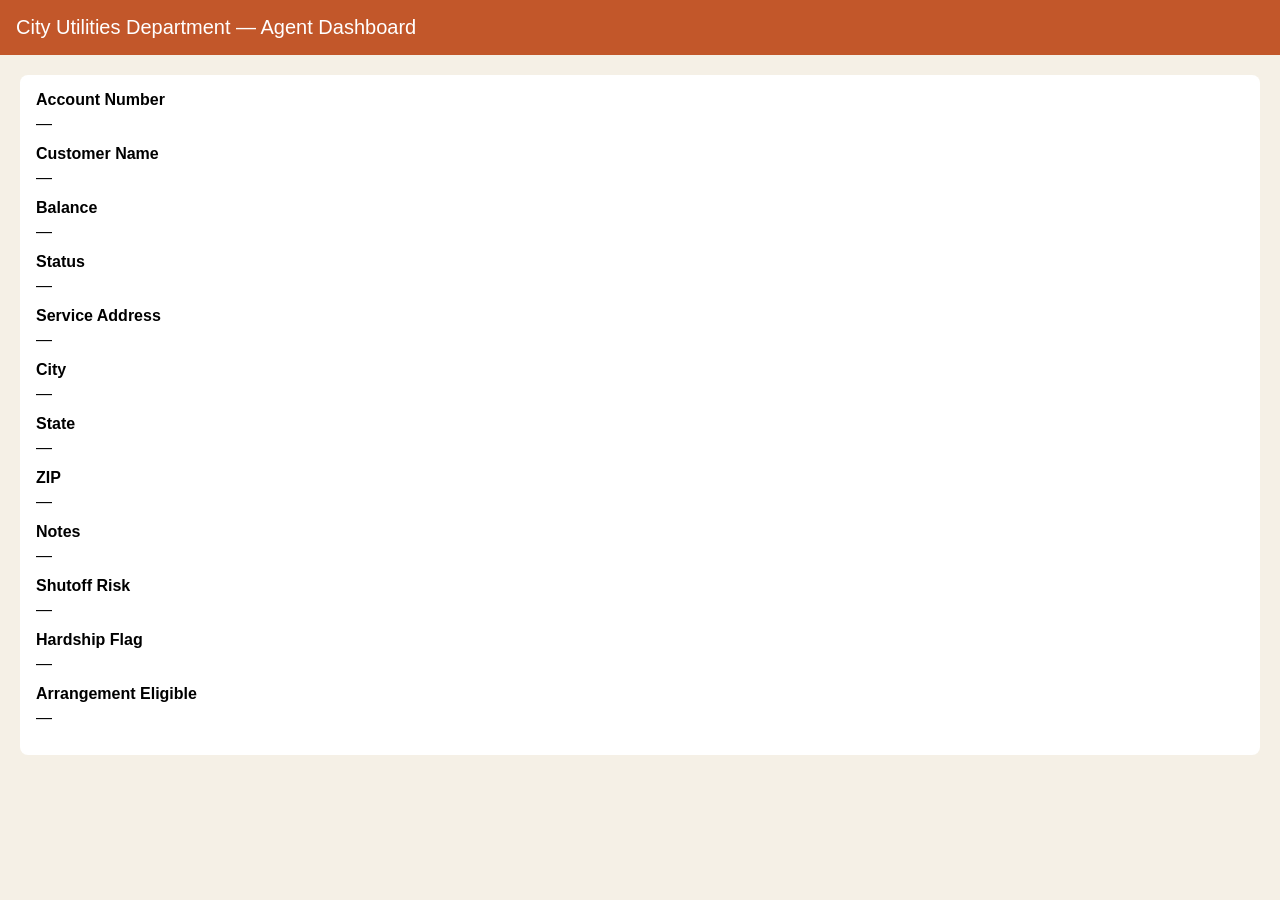
==== web/agent-script.html @ 4b4f0249 "Refactor HTML structure and styles for agent dashboard" ====
<!DOCTYPE html>
<html lang="en">
<head>
<meta charset="UTF-8">
<meta name="viewport" content="width=device-width, initial-scale=1.0">
<title>Agent Dashboard — City Utilities Department</title>

<style>
body {
  font-family: Arial, sans-serif;
  background: #f5f0e6;
  margin: 0;
  padding: 0;
}

.header {
  background: #c2572a;
  color: white;
  padding: 16px;
  font-size: 20px;
}

.container {
  padding: 20px;
}

.card {
  background: white;
  padding: 16px;
  border-radius: 8px;
  margin-bottom: 16px;
}

.label {
  font-weight: bold;
  margin-bottom: 6px;
}

.value {
  margin-bottom: 12px;
}
</style>

</head>

<body>

<div class="header">
  City Utilities Department — Agent Dashboard
</div>

<div class="container">

  <div class="card">
    <div class="label">Account Number</div>
    <div class="value" id="accountNumber"></div>

    <div class="label">Customer Name</div>
    <div class="value" id="customerName"></div>

    <div class="label">Balance</div>
    <div class="value" id="currentBalance"></div>

    <div class="label">Status</div>
    <div class="value" id="accountStatus"></div>

    <div class="label">Service Address</div>
    <div class="value" id="serviceAddress"></div>

    <div class="label">City</div>
    <div class="value" id="city"></div>

    <div class="label">State</div>
    <div class="value" id="state"></div>

    <div class="label">ZIP</div>
    <div class="value" id="zip"></div>

    <div class="label">Notes</div>
    <div class="value" id="notes"></div>

    <div class="label">Shutoff Risk</div>
    <div class="value" id="shutOffRisk"></div>

    <div class="label">Hardship Flag</div>
    <div class="value" id="hardshipFlag"></div>

    <div class="label">Arrangement Eligible</div>
    <div class="value" id="arrangementEligible"></div>

  </div>

</div>

<script>
const params = new URLSearchParams(window.location.search);

function g(k) {
  return params.get(k) || "";
}

function set(id, val) {
  document.getElementById(id).textContent = val || "—";
}

set("accountNumber", g("accountNumber") || g("key"));
set("customerName", g("customerName"));
set("currentBalance", g("currentBalance"));
set("accountStatus", g("accountStatus"));
set("serviceAddress", g("serviceAddress"));
set("city", g("city"));
set("state", g("state"));
set("zip", g("zip"));
set("notes", g("notes"));
set("shutOffRisk", g("shutOffRisk"));
set("hardshipFlag", g("hardshipFlag"));
set("arrangementEligible", g("arrangementEligible"));
</script>

</body>
</html>
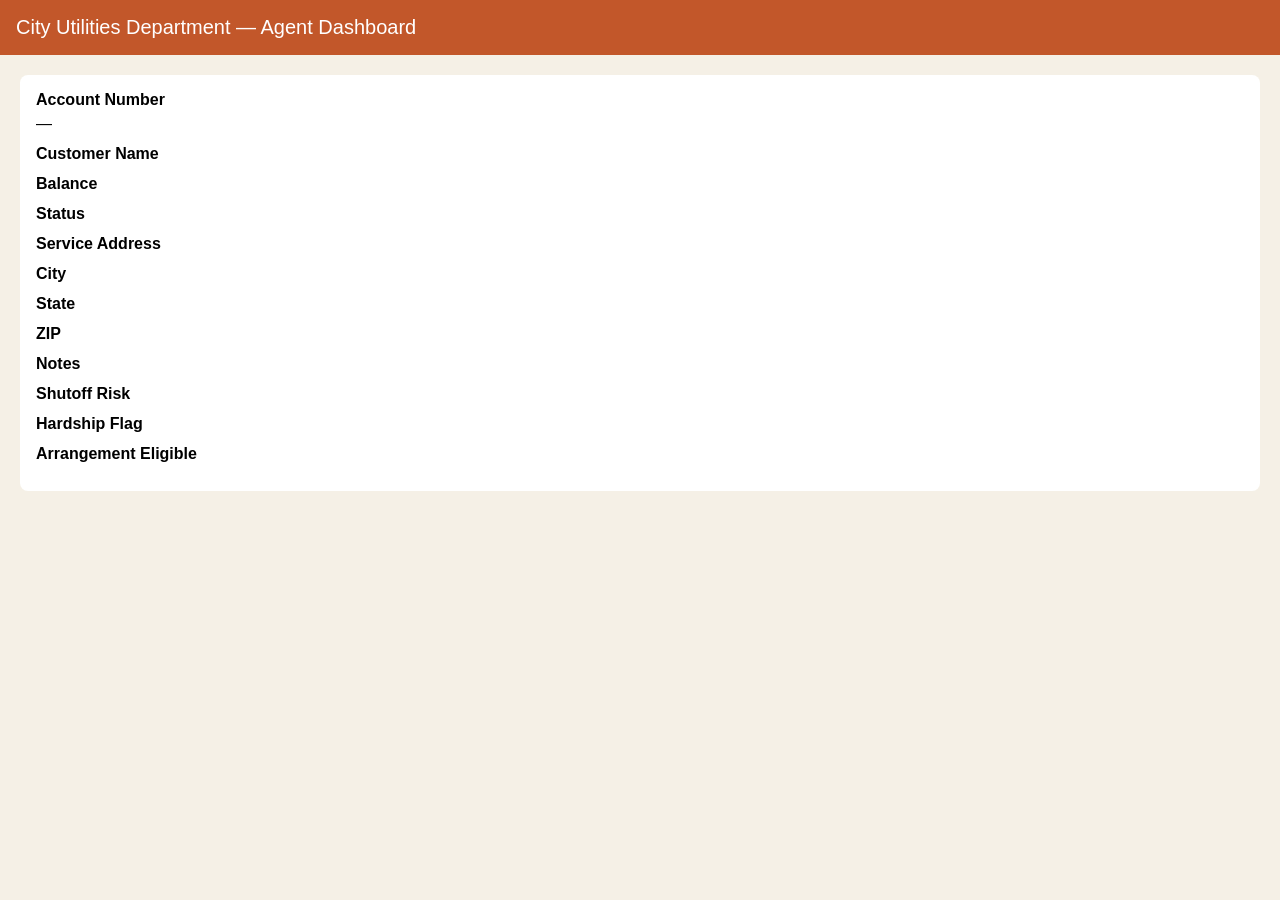
==== commit 873c5e31: "Refactor account data loading and error handling" ====
--- a/web/agent-script.html
+++ b/web/agent-script.html
@@ -4,7 +4,6 @@
 <meta charset="UTF-8">
 <meta name="viewport" content="width=device-width, initial-scale=1.0">
 <title>Agent Dashboard — City Utilities Department</title>
-
 <style>
 body {
   font-family: Arial, sans-serif;
@@ -12,45 +11,36 @@
   margin: 0;
   padding: 0;
 }
-
 .header {
   background: #c2572a;
   color: white;
   padding: 16px;
   font-size: 20px;
 }
-
 .container {
   padding: 20px;
 }
-
 .card {
   background: white;
   padding: 16px;
   border-radius: 8px;
   margin-bottom: 16px;
 }
-
 .label {
   font-weight: bold;
   margin-bottom: 6px;
 }
-
 .value {
   margin-bottom: 12px;
 }
 </style>
-
 </head>
-
 <body>
-
 <div class="header">
   City Utilities Department — Agent Dashboard
 </div>
 
 <div class="container">
-
   <div class="card">
     <div class="label">Account Number</div>
     <div class="value" id="accountNumber"></div>
@@ -87,12 +77,11 @@
 
     <div class="label">Arrangement Eligible</div>
     <div class="value" id="arrangementEligible"></div>
-
   </div>
-
 </div>
 
 <script>
+const DATA_URL = "https://raw.githubusercontent.com/astarrett/Demo-Scripts/refs/heads/main/data-actions/Utility-Accounts";
 const params = new URLSearchParams(window.location.search);
 
 function g(k) {
@@ -100,22 +89,79 @@
 }
 
 function set(id, val) {
-  document.getElementById(id).textContent = val || "—";
+  document.getElementById(id).textContent = (val !== undefined && val !== null && String(val) !== "") ? String(val) : "—";
 }
 
-set("accountNumber", g("accountNumber") || g("key"));
-set("customerName", g("customerName"));
-set("currentBalance", g("currentBalance"));
-set("accountStatus", g("accountStatus"));
-set("serviceAddress", g("serviceAddress"));
-set("city", g("city"));
-set("state", g("state"));
-set("zip", g("zip"));
-set("notes", g("notes"));
-set("shutOffRisk", g("shutOffRisk"));
-set("hardshipFlag", g("hardshipFlag"));
-set("arrangementEligible", g("arrangementEligible"));
+function accountId() {
+  return g("accountNumber") || g("key") || "";
+}
+
+async function loadAccount() {
+  const acct = accountId();
+  if (!acct) {
+    set("accountNumber", "");
+    return;
+  }
+
+  try {
+    const resp = await fetch(DATA_URL, { cache: "no-store" });
+    const data = await resp.json();
+
+    let record = null;
+
+    if (data && data[acct]) {
+      record = data[acct];
+    } else {
+      const values = Object.values(data || {});
+      record = values.find(r => String((r && (r.accountNumber || r.key)) || "") === acct) || null;
+    }
+
+    if (!record) {
+      set("accountNumber", acct);
+      set("customerName", "Account not found");
+      set("currentBalance", "");
+      set("accountStatus", "");
+      set("serviceAddress", "");
+      set("city", "");
+      set("state", "");
+      set("zip", "");
+      set("notes", "");
+      set("shutOffRisk", "");
+      set("hardshipFlag", "");
+      set("arrangementEligible", "");
+      return;
+    }
+
+    set("accountNumber", record.accountNumber || record.key || acct);
+    set("customerName", record.customerName);
+    set("currentBalance", record.currentBalance);
+    set("accountStatus", record.accountStatus);
+    set("serviceAddress", record.serviceAddress);
+    set("city", record.city);
+    set("state", record.state);
+    set("zip", record.zip);
+    set("notes", record.notes);
+    set("shutOffRisk", record.shutOffRisk);
+    set("hardshipFlag", record.hardshipFlag);
+    set("arrangementEligible", record.arrangementEligible);
+  } catch (e) {
+    set("accountNumber", acct);
+    set("customerName", "Error loading data");
+    set("currentBalance", "");
+    set("accountStatus", "");
+    set("serviceAddress", "");
+    set("city", "");
+    set("state", "");
+    set("zip", "");
+    set("notes", "");
+    set("shutOffRisk", "");
+    set("hardshipFlag", "");
+    set("arrangementEligible", "");
+    console.error(e);
+  }
+}
+
+loadAccount();
 </script>
-
 </body>
 </html>
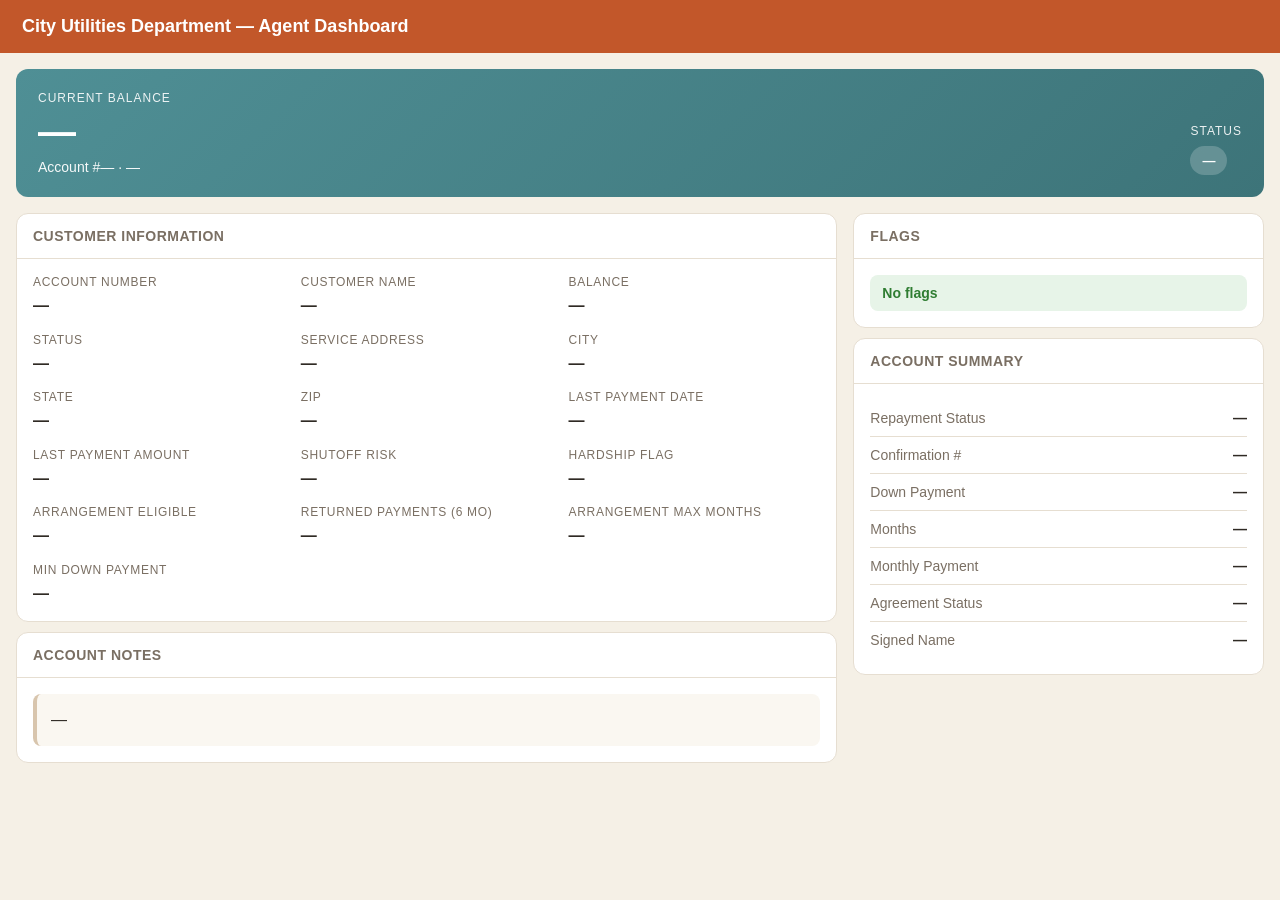
==== commit c9791e82: "Refactor agent script HTML and improve styles" ====
--- a/web/agent-script.html
+++ b/web/agent-script.html
@@ -5,78 +5,322 @@
 <meta name="viewport" content="width=device-width, initial-scale=1.0">
 <title>Agent Dashboard — City Utilities Department</title>
 <style>
-body {
-  font-family: Arial, sans-serif;
-  background: #f5f0e6;
-  margin: 0;
-  padding: 0;
-}
-.header {
-  background: #c2572a;
-  color: white;
-  padding: 16px;
-  font-size: 20px;
-}
-.container {
-  padding: 20px;
-}
-.card {
-  background: white;
-  padding: 16px;
-  border-radius: 8px;
-  margin-bottom: 16px;
-}
-.label {
-  font-weight: bold;
-  margin-bottom: 6px;
-}
-.value {
-  margin-bottom: 12px;
-}
+  :root {
+    --terracotta: #c2572a;
+    --terracotta-dark: #a84b22;
+    --cream: #f5f0e6;
+    --card: #ffffff;
+    --teal: #4f8f95;
+    --teal-dark: #3d7479;
+    --text: #2f2a24;
+    --muted: #7a6f63;
+    --border: #e6ded1;
+    --good: #2f7d32;
+    --good-bg: #e7f4e8;
+    --warn: #b26a00;
+    --warn-bg: #fff3dd;
+    --bad: #a12622;
+    --bad-bg: #fde8e7;
+  }
+
+  * { box-sizing: border-box; }
+  body {
+    margin: 0;
+    font-family: Arial, sans-serif;
+    background: var(--cream);
+    color: var(--text);
+  }
+
+  .topbar {
+    background: var(--terracotta);
+    color: #fff;
+    padding: 16px 22px;
+    font-size: 18px;
+    font-weight: 700;
+  }
+
+  .wrap {
+    padding: 16px;
+  }
+
+  .hero {
+    background: linear-gradient(135deg, var(--teal), var(--teal-dark));
+    color: #fff;
+    border-radius: 12px;
+    padding: 22px;
+    margin-bottom: 16px;
+  }
+
+  .hero-grid {
+    display: grid;
+    grid-template-columns: 1fr auto;
+    gap: 20px;
+    align-items: end;
+  }
+
+  .hero-label {
+    font-size: 12px;
+    letter-spacing: 1px;
+    text-transform: uppercase;
+    opacity: 0.9;
+    margin-bottom: 8px;
+  }
+
+  .hero-balance {
+    font-size: 38px;
+    font-weight: 700;
+    line-height: 1;
+    margin-bottom: 8px;
+  }
+
+  .hero-sub {
+    font-size: 14px;
+    opacity: 0.95;
+  }
+
+  .pill {
+    display: inline-block;
+    padding: 7px 12px;
+    border-radius: 999px;
+    font-size: 13px;
+    font-weight: 700;
+    white-space: nowrap;
+  }
+
+  .pill.good { background: var(--good-bg); color: var(--good); }
+  .pill.warn { background: var(--warn-bg); color: var(--warn); }
+  .pill.bad { background: var(--bad-bg); color: var(--bad); }
+  .pill.neutral { background: rgba(255,255,255,0.2); color: #fff; }
+
+  .layout {
+    display: grid;
+    grid-template-columns: 2fr 1fr;
+    gap: 16px;
+  }
+
+  .card {
+    background: var(--card);
+    border: 1px solid var(--border);
+    border-radius: 12px;
+    overflow: hidden;
+  }
+
+  .card-title {
+    padding: 14px 16px;
+    font-size: 14px;
+    font-weight: 700;
+    color: var(--muted);
+    border-bottom: 1px solid var(--border);
+    text-transform: uppercase;
+    letter-spacing: .5px;
+  }
+
+  .card-body {
+    padding: 16px;
+  }
+
+  .grid {
+    display: grid;
+    grid-template-columns: repeat(3, minmax(0, 1fr));
+    gap: 16px;
+  }
+
+  .field-label {
+    font-size: 12px;
+    text-transform: uppercase;
+    letter-spacing: .7px;
+    color: var(--muted);
+    margin-bottom: 6px;
+  }
+
+  .field-value {
+    font-size: 16px;
+    font-weight: 600;
+    line-height: 1.35;
+    word-break: break-word;
+  }
+
+  .notes {
+    background: #faf7f1;
+    border-left: 4px solid #d8c5ad;
+    padding: 14px;
+    border-radius: 8px;
+    white-space: pre-wrap;
+    line-height: 1.5;
+  }
+
+  .stack > div + div {
+    margin-top: 10px;
+  }
+
+  .row {
+    display: flex;
+    justify-content: space-between;
+    gap: 12px;
+    padding: 10px 0;
+    border-bottom: 1px solid var(--border);
+  }
+
+  .row:last-child {
+    border-bottom: none;
+  }
+
+  .row .k {
+    color: var(--muted);
+    font-size: 14px;
+  }
+
+  .row .v {
+    font-size: 14px;
+    font-weight: 700;
+    text-align: right;
+  }
+
+  .alert {
+    padding: 10px 12px;
+    border-radius: 8px;
+    font-size: 14px;
+    font-weight: 700;
+  }
+
+  .alert.good { background: var(--good-bg); color: var(--good); }
+  .alert.warn { background: var(--warn-bg); color: var(--warn); }
+  .alert.bad { background: var(--bad-bg); color: var(--bad); }
+
+  @media (max-width: 900px) {
+    .layout { grid-template-columns: 1fr; }
+    .grid { grid-template-columns: 1fr 1fr; }
+  }
+
+  @media (max-width: 640px) {
+    .grid { grid-template-columns: 1fr; }
+    .hero-grid { grid-template-columns: 1fr; }
+    .hero-balance { font-size: 30px; }
+  }
 </style>
 </head>
 <body>
-<div class="header">
-  City Utilities Department — Agent Dashboard
-</div>
-
-<div class="container">
-  <div class="card">
-    <div class="label">Account Number</div>
-    <div class="value" id="accountNumber"></div>
-
-    <div class="label">Customer Name</div>
-    <div class="value" id="customerName"></div>
-
-    <div class="label">Balance</div>
-    <div class="value" id="currentBalance"></div>
-
-    <div class="label">Status</div>
-    <div class="value" id="accountStatus"></div>
-
-    <div class="label">Service Address</div>
-    <div class="value" id="serviceAddress"></div>
-
-    <div class="label">City</div>
-    <div class="value" id="city"></div>
-
-    <div class="label">State</div>
-    <div class="value" id="state"></div>
-
-    <div class="label">ZIP</div>
-    <div class="value" id="zip"></div>
-
-    <div class="label">Notes</div>
-    <div class="value" id="notes"></div>
-
-    <div class="label">Shutoff Risk</div>
-    <div class="value" id="shutOffRisk"></div>
-
-    <div class="label">Hardship Flag</div>
-    <div class="value" id="hardshipFlag"></div>
-
-    <div class="label">Arrangement Eligible</div>
-    <div class="value" id="arrangementEligible"></div>
+
+<div class="topbar">City Utilities Department — Agent Dashboard</div>
+
+<div class="wrap">
+  <div class="hero">
+    <div class="hero-grid">
+      <div>
+        <div class="hero-label">Current Balance</div>
+        <div class="hero-balance" id="heroBalance">—</div>
+        <div class="hero-sub">Account #<span id="heroAccountNumber">—</span> · <span id="heroCustomerName">—</span></div>
+      </div>
+      <div>
+        <div class="hero-label">Status</div>
+        <div class="pill neutral" id="heroStatus">—</div>
+      </div>
+    </div>
+  </div>
+
+  <div class="layout">
+    <div class="stack">
+      <div class="card">
+        <div class="card-title">Customer Information</div>
+        <div class="card-body">
+          <div class="grid">
+            <div>
+              <div class="field-label">Account Number</div>
+              <div class="field-value" id="accountNumber">—</div>
+            </div>
+            <div>
+              <div class="field-label">Customer Name</div>
+              <div class="field-value" id="customerName">—</div>
+            </div>
+            <div>
+              <div class="field-label">Balance</div>
+              <div class="field-value" id="currentBalance">—</div>
+            </div>
+            <div>
+              <div class="field-label">Status</div>
+              <div class="field-value" id="accountStatus">—</div>
+            </div>
+            <div>
+              <div class="field-label">Service Address</div>
+              <div class="field-value" id="serviceAddress">—</div>
+            </div>
+            <div>
+              <div class="field-label">City</div>
+              <div class="field-value" id="city">—</div>
+            </div>
+            <div>
+              <div class="field-label">State</div>
+              <div class="field-value" id="state">—</div>
+            </div>
+            <div>
+              <div class="field-label">ZIP</div>
+              <div class="field-value" id="zip">—</div>
+            </div>
+            <div>
+              <div class="field-label">Last Payment Date</div>
+              <div class="field-value" id="lastPaymentDate">—</div>
+            </div>
+            <div>
+              <div class="field-label">Last Payment Amount</div>
+              <div class="field-value" id="lastPaymentAmount">—</div>
+            </div>
+            <div>
+              <div class="field-label">Shutoff Risk</div>
+              <div class="field-value" id="shutOffRisk">—</div>
+            </div>
+            <div>
+              <div class="field-label">Hardship Flag</div>
+              <div class="field-value" id="hardshipFlag">—</div>
+            </div>
+            <div>
+              <div class="field-label">Arrangement Eligible</div>
+              <div class="field-value" id="arrangementEligible">—</div>
+            </div>
+            <div>
+              <div class="field-label">Returned Payments (6 mo)</div>
+              <div class="field-value" id="bouncedCheckCountLast6Months">—</div>
+            </div>
+            <div>
+              <div class="field-label">Arrangement Max Months</div>
+              <div class="field-value" id="arrangementMaxMonths">—</div>
+            </div>
+            <div>
+              <div class="field-label">Min Down Payment</div>
+              <div class="field-value" id="arrangementMinDownPayment">—</div>
+            </div>
+          </div>
+        </div>
+      </div>
+
+      <div class="card">
+        <div class="card-title">Account Notes</div>
+        <div class="card-body">
+          <div class="notes" id="notes">—</div>
+        </div>
+      </div>
+    </div>
+
+    <div class="stack">
+      <div class="card">
+        <div class="card-title">Flags</div>
+        <div class="card-body" id="flagsBox">
+          <div class="alert good">No flags</div>
+        </div>
+      </div>
+
+      <div class="card">
+        <div class="card-title">Account Summary</div>
+        <div class="card-body">
+          <div class="row"><div class="k">Repayment Status</div><div class="v" id="repaymentPlanStatus">—</div></div>
+          <div class="row"><div class="k">Confirmation #</div><div class="v" id="repaymentConfirmationNumber">—</div></div>
+          <div class="row"><div class="k">Down Payment</div><div class="v" id="repaymentDownPayment">—</div></div>
+          <div class="row"><div class="k">Months</div><div class="v" id="repaymentMonths">—</div></div>
+          <div class="row"><div class="k">Monthly Payment</div><div class="v" id="repaymentMonthlyPayment">—</div></div>
+          <div class="row"><div class="k">Agreement Status</div><div class="v" id="agreementStatus">—</div></div>
+          <div class="row"><div class="k">Signed Name</div><div class="v" id="agreementSignedName">—</div></div>
+        </div>
+      </div>
+    </div>
   </div>
 </div>
 
@@ -88,16 +332,71 @@
   return params.get(k) || "";
 }
 
-function set(id, val) {
-  document.getElementById(id).textContent = (val !== undefined && val !== null && String(val) !== "") ? String(val) : "—";
-}
-
 function accountId() {
   return g("accountNumber") || g("key") || "";
 }
 
+function set(id, val) {
+  const el = document.getElementById(id);
+  if (!el) return;
+  el.textContent = (val !== undefined && val !== null && String(val) !== "") ? String(val) : "—";
+}
+
+function money(val) {
+  const n = parseFloat(String(val).replace(/[$,]/g, ""));
+  return Number.isFinite(n) ? "$" + n.toFixed(2) : "—";
+}
+
+function titleStatus(val) {
+  const s = String(val || "").trim();
+  if (!s) return "—";
+  if (s === "pastDue") return "Past Due";
+  if (s === "finalNotice") return "Final Notice";
+  if (s === "active") return "Active";
+  if (s === "disconnected") return "Disconnected";
+  return s;
+}
+
+function boolText(val) {
+  const s = String(val || "").toLowerCase();
+  if (s === "true") return "Yes";
+  if (s === "false") return "No";
+  return "—";
+}
+
+function statusPill(status) {
+  const el = document.getElementById("heroStatus");
+  if (!el) return;
+  const s = String(status || "");
+  el.className = "pill";
+  if (s === "active") {
+    el.classList.add("good");
+    el.textContent = "Active";
+  } else if (s === "pastDue") {
+    el.classList.add("warn");
+    el.textContent = "Past Due";
+  } else if (s === "finalNotice" || s === "disconnected") {
+    el.classList.add("bad");
+    el.textContent = titleStatus(s);
+  } else {
+    el.classList.add("neutral");
+    el.textContent = titleStatus(s);
+  }
+}
+
+function renderFlags(record) {
+  const flags = [];
+  if (String(record.shutOffRisk).toLowerCase() === "true") flags.push('<div class="alert bad">Shutoff risk</div>');
+  if (String(record.hardshipFlag).toLowerCase() === "true") flags.push('<div class="alert warn">Hardship flag</div>');
+  if (String(record.arrangementEligible).toLowerCase() === "true") flags.push('<div class="alert good">Arrangement eligible</div>');
+  if (String(record.bouncedCheckLast6Month).toLowerCase() === "true") flags.push('<div class="alert warn">Returned payment restriction</div>');
+  if (!flags.length) flags.push('<div class="alert good">No flags</div>');
+  document.getElementById("flagsBox").innerHTML = flags.join("");
+}
+
 async function loadAccount() {
   const acct = accountId();
+
   if (!acct) {
     set("accountNumber", "");
     return;
@@ -106,62 +405,53 @@
   try {
     const resp = await fetch(DATA_URL, { cache: "no-store" });
     const data = await resp.json();
-
-    let record = null;
-
-    if (data && data[acct]) {
-      record = data[acct];
-    } else {
-      const values = Object.values(data || {});
-      record = values.find(r => String((r && (r.accountNumber || r.key)) || "") === acct) || null;
-    }
+    const record = data[acct];
 
     if (!record) {
       set("accountNumber", acct);
       set("customerName", "Account not found");
-      set("currentBalance", "");
-      set("accountStatus", "");
-      set("serviceAddress", "");
-      set("city", "");
-      set("state", "");
-      set("zip", "");
-      set("notes", "");
-      set("shutOffRisk", "");
-      set("hardshipFlag", "");
-      set("arrangementEligible", "");
       return;
     }
 
     set("accountNumber", record.accountNumber || record.key || acct);
     set("customerName", record.customerName);
-    set("currentBalance", record.currentBalance);
-    set("accountStatus", record.accountStatus);
+    set("currentBalance", money(record.currentBalance));
+    set("accountStatus", titleStatus(record.accountStatus));
     set("serviceAddress", record.serviceAddress);
     set("city", record.city);
     set("state", record.state);
     set("zip", record.zip);
+    set("lastPaymentDate", record.lastPaymentDate);
+    set("lastPaymentAmount", money(record.lastPaymentAmount));
     set("notes", record.notes);
-    set("shutOffRisk", record.shutOffRisk);
-    set("hardshipFlag", record.hardshipFlag);
-    set("arrangementEligible", record.arrangementEligible);
+    set("shutOffRisk", boolText(record.shutOffRisk));
+    set("hardshipFlag", boolText(record.hardshipFlag));
+    set("arrangementEligible", boolText(record.arrangementEligible));
+    set("bouncedCheckCountLast6Months", record.bouncedCheckCountLast6Months);
+    set("arrangementMaxMonths", record.arrangementMaxMonths);
+    set("arrangementMinDownPayment", money(record.arrangementMinDownPayment));
+    set("repaymentPlanStatus", record.repaymentPlanStatus);
+    set("repaymentConfirmationNumber", record.repaymentConfirmationNumber);
+    set("repaymentDownPayment", money(record.repaymentDownPayment));
+    set("repaymentMonths", record.repaymentMonths);
+    set("repaymentMonthlyPayment", money(record.repaymentMonthlyPayment));
+    set("agreementStatus", record.agreementStatus);
+    set("agreementSignedName", record.agreementSignedName);
+
+    set("heroAccountNumber", record.accountNumber || record.key || acct);
+    set("heroCustomerName", record.customerName);
+    set("heroBalance", money(record.currentBalance));
+    statusPill(record.accountStatus);
+    renderFlags(record);
   } catch (e) {
+    console.error(e);
     set("accountNumber", acct);
     set("customerName", "Error loading data");
-    set("currentBalance", "");
-    set("accountStatus", "");
-    set("serviceAddress", "");
-    set("city", "");
-    set("state", "");
-    set("zip", "");
-    set("notes", "");
-    set("shutOffRisk", "");
-    set("hardshipFlag", "");
-    set("arrangementEligible", "");
-    console.error(e);
   }
 }
 
 loadAccount();
 </script>
+
 </body>
 </html>
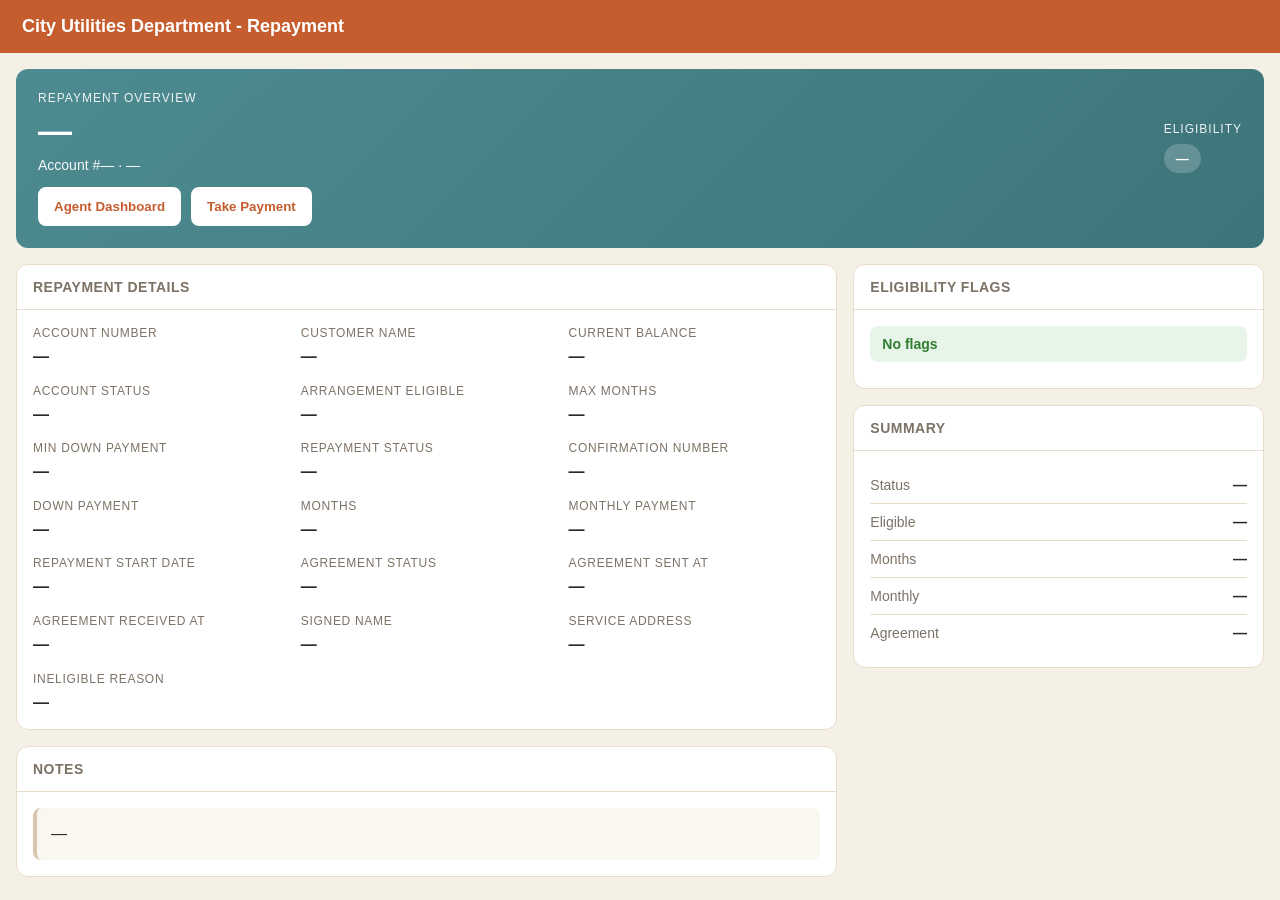
==== commit d7abc541: "Update agent dashboard for repayment details" ====
--- a/web/agent-script.html
+++ b/web/agent-script.html
@@ -3,36 +3,37 @@
 <head>
 <meta charset="UTF-8">
 <meta name="viewport" content="width=device-width, initial-scale=1.0">
-<title>Agent Dashboard — City Utilities Department</title>
+<title>Repayment - City Utilities Department</title>
 <style>
   :root {
-    --terracotta: #c2572a;
-    --terracotta-dark: #a84b22;
-    --cream: #f5f0e6;
+    --bg: #f5f0e6;
     --card: #ffffff;
-    --teal: #4f8f95;
-    --teal-dark: #3d7479;
-    --text: #2f2a24;
-    --muted: #7a6f63;
-    --border: #e6ded1;
+    --border: #e7dccb;
+    --brand: #c65d2e;
+    --brand-dark: #a84b22;
+    --hero: #4d8b90;
+    --hero-dark: #3d7479;
+    --text: #2d2a26;
+    --muted: #7d7266;
     --good: #2f7d32;
     --good-bg: #e7f4e8;
-    --warn: #b26a00;
-    --warn-bg: #fff3dd;
-    --bad: #a12622;
-    --bad-bg: #fde8e7;
+    --warn: #a06a00;
+    --warn-bg: #fff2d9;
+    --bad: #9f2a22;
+    --bad-bg: #fde9e7;
   }
 
   * { box-sizing: border-box; }
+
   body {
     margin: 0;
     font-family: Arial, sans-serif;
-    background: var(--cream);
+    background: var(--bg);
     color: var(--text);
   }
 
   .topbar {
-    background: var(--terracotta);
+    background: var(--brand);
     color: #fff;
     padding: 16px 22px;
     font-size: 18px;
@@ -44,7 +45,7 @@
   }
 
   .hero {
-    background: linear-gradient(135deg, var(--teal), var(--teal-dark));
+    background: linear-gradient(135deg, var(--hero), var(--hero-dark));
     color: #fff;
     border-radius: 12px;
     padding: 22px;
@@ -54,7 +55,7 @@
   .hero-grid {
     display: grid;
     grid-template-columns: 1fr auto;
-    gap: 20px;
+    gap: 18px;
     align-items: end;
   }
 
@@ -62,20 +63,20 @@
     font-size: 12px;
     letter-spacing: 1px;
     text-transform: uppercase;
-    opacity: 0.9;
+    opacity: .9;
     margin-bottom: 8px;
   }
 
-  .hero-balance {
-    font-size: 38px;
+  .hero-main {
+    font-size: 34px;
     font-weight: 700;
     line-height: 1;
-    margin-bottom: 8px;
+    margin-bottom: 10px;
   }
 
   .hero-sub {
     font-size: 14px;
-    opacity: 0.95;
+    opacity: .95;
   }
 
   .pill {
@@ -90,12 +91,40 @@
   .pill.good { background: var(--good-bg); color: var(--good); }
   .pill.warn { background: var(--warn-bg); color: var(--warn); }
   .pill.bad { background: var(--bad-bg); color: var(--bad); }
-  .pill.neutral { background: rgba(255,255,255,0.2); color: #fff; }
+  .pill.neutral { background: rgba(255,255,255,.2); color: #fff; }
+
+  .nav-actions {
+    margin-top: 14px;
+    display: flex;
+    gap: 10px;
+    flex-wrap: wrap;
+  }
+
+  .nav-btn {
+    background: #fff;
+    color: var(--brand);
+    border: 2px solid #fff;
+    padding: 10px 14px;
+    border-radius: 8px;
+    font-weight: 700;
+    cursor: pointer;
+    transition: all 0.2s ease;
+  }
+
+  .nav-btn:hover {
+    background: var(--brand-dark);
+    color: #fff;
+    border-color: var(--brand-dark);
+  }
 
   .layout {
     display: grid;
     grid-template-columns: 2fr 1fr;
     gap: 16px;
+  }
+
+  .stack > div + div {
+    margin-top: 16px;
   }
 
   .card {
@@ -139,6 +168,41 @@
     line-height: 1.35;
     word-break: break-word;
   }
+
+  .row {
+    display: flex;
+    justify-content: space-between;
+    gap: 12px;
+    padding: 10px 0;
+    border-bottom: 1px solid var(--border);
+  }
+
+  .row:last-child {
+    border-bottom: none;
+  }
+
+  .row .k {
+    color: var(--muted);
+    font-size: 14px;
+  }
+
+  .row .v {
+    font-size: 14px;
+    font-weight: 700;
+    text-align: right;
+  }
+
+  .alert {
+    padding: 10px 12px;
+    border-radius: 8px;
+    font-size: 14px;
+    font-weight: 700;
+    margin-bottom: 10px;
+  }
+
+  .alert.good { background: var(--good-bg); color: var(--good); }
+  .alert.warn { background: var(--warn-bg); color: var(--warn); }
+  .alert.bad { background: var(--bad-bg); color: var(--bad); }
 
   .notes {
     background: #faf7f1;
@@ -149,44 +213,6 @@
     line-height: 1.5;
   }
 
-  .stack > div + div {
-    margin-top: 10px;
-  }
-
-  .row {
-    display: flex;
-    justify-content: space-between;
-    gap: 12px;
-    padding: 10px 0;
-    border-bottom: 1px solid var(--border);
-  }
-
-  .row:last-child {
-    border-bottom: none;
-  }
-
-  .row .k {
-    color: var(--muted);
-    font-size: 14px;
-  }
-
-  .row .v {
-    font-size: 14px;
-    font-weight: 700;
-    text-align: right;
-  }
-
-  .alert {
-    padding: 10px 12px;
-    border-radius: 8px;
-    font-size: 14px;
-    font-weight: 700;
-  }
-
-  .alert.good { background: var(--good-bg); color: var(--good); }
-  .alert.warn { background: var(--warn-bg); color: var(--warn); }
-  .alert.bad { background: var(--bad-bg); color: var(--bad); }
-
   @media (max-width: 900px) {
     .layout { grid-template-columns: 1fr; }
     .grid { grid-template-columns: 1fr 1fr; }
@@ -195,33 +221,38 @@
   @media (max-width: 640px) {
     .grid { grid-template-columns: 1fr; }
     .hero-grid { grid-template-columns: 1fr; }
-    .hero-balance { font-size: 30px; }
+    .hero-main { font-size: 28px; }
+    .nav-actions { flex-direction: column; }
+    .nav-btn { width: 100%; }
   }
 </style>
 </head>
 <body>
-
-<div class="topbar">City Utilities Department — Agent Dashboard</div>
+<div class="topbar">City Utilities Department - Repayment</div>
 
 <div class="wrap">
   <div class="hero">
     <div class="hero-grid">
       <div>
-        <div class="hero-label">Current Balance</div>
-        <div class="hero-balance" id="heroBalance">—</div>
+        <div class="hero-label">Repayment Overview</div>
+        <div class="hero-main" id="heroBalance">—</div>
         <div class="hero-sub">Account #<span id="heroAccountNumber">—</span> · <span id="heroCustomerName">—</span></div>
       </div>
       <div>
-        <div class="hero-label">Status</div>
-        <div class="pill neutral" id="heroStatus">—</div>
+        <div class="hero-label">Eligibility</div>
+        <div class="pill neutral" id="heroEligibility">—</div>
       </div>
+    </div>
+    <div class="nav-actions">
+      <button class="nav-btn" onclick="goToAgent()">Agent Dashboard</button>
+      <button class="nav-btn" onclick="goToPayment()">Take Payment</button>
     </div>
   </div>
 
   <div class="layout">
     <div class="stack">
       <div class="card">
-        <div class="card-title">Customer Information</div>
+        <div class="card-title">Repayment Details</div>
         <div class="card-body">
           <div class="grid">
             <div>
@@ -233,67 +264,79 @@
               <div class="field-value" id="customerName">—</div>
             </div>
             <div>
-              <div class="field-label">Balance</div>
+              <div class="field-label">Current Balance</div>
               <div class="field-value" id="currentBalance">—</div>
             </div>
             <div>
-              <div class="field-label">Status</div>
+              <div class="field-label">Account Status</div>
               <div class="field-value" id="accountStatus">—</div>
+            </div>
+            <div>
+              <div class="field-label">Arrangement Eligible</div>
+              <div class="field-value" id="arrangementEligible">—</div>
+            </div>
+            <div>
+              <div class="field-label">Max Months</div>
+              <div class="field-value" id="arrangementMaxMonths">—</div>
+            </div>
+            <div>
+              <div class="field-label">Min Down Payment</div>
+              <div class="field-value" id="arrangementMinDownPayment">—</div>
+            </div>
+            <div>
+              <div class="field-label">Repayment Status</div>
+              <div class="field-value" id="repaymentPlanStatus">—</div>
+            </div>
+            <div>
+              <div class="field-label">Confirmation Number</div>
+              <div class="field-value" id="repaymentConfirmationNumber">—</div>
+            </div>
+            <div>
+              <div class="field-label">Down Payment</div>
+              <div class="field-value" id="repaymentDownPayment">—</div>
+            </div>
+            <div>
+              <div class="field-label">Months</div>
+              <div class="field-value" id="repaymentMonths">—</div>
+            </div>
+            <div>
+              <div class="field-label">Monthly Payment</div>
+              <div class="field-value" id="repaymentMonthlyPayment">—</div>
+            </div>
+            <div>
+              <div class="field-label">Repayment Start Date</div>
+              <div class="field-value" id="repaymentStartDate">—</div>
+            </div>
+            <div>
+              <div class="field-label">Agreement Status</div>
+              <div class="field-value" id="agreementStatus">—</div>
+            </div>
+            <div>
+              <div class="field-label">Agreement Sent At</div>
+              <div class="field-value" id="agreementSentAt">—</div>
+            </div>
+            <div>
+              <div class="field-label">Agreement Received At</div>
+              <div class="field-value" id="agreementReceivedAt">—</div>
+            </div>
+            <div>
+              <div class="field-label">Signed Name</div>
+              <div class="field-value" id="agreementSignedName">—</div>
             </div>
             <div>
               <div class="field-label">Service Address</div>
               <div class="field-value" id="serviceAddress">—</div>
             </div>
             <div>
-              <div class="field-label">City</div>
-              <div class="field-value" id="city">—</div>
-            </div>
-            <div>
-              <div class="field-label">State</div>
-              <div class="field-value" id="state">—</div>
-            </div>
-            <div>
-              <div class="field-label">ZIP</div>
-              <div class="field-value" id="zip">—</div>
-            </div>
-            <div>
-              <div class="field-label">Last Payment Date</div>
-              <div class="field-value" id="lastPaymentDate">—</div>
-            </div>
-            <div>
-              <div class="field-label">Last Payment Amount</div>
-              <div class="field-value" id="lastPaymentAmount">—</div>
-            </div>
-            <div>
-              <div class="field-label">Shutoff Risk</div>
-              <div class="field-value" id="shutOffRisk">—</div>
-            </div>
-            <div>
-              <div class="field-label">Hardship Flag</div>
-              <div class="field-value" id="hardshipFlag">—</div>
-            </div>
-            <div>
-              <div class="field-label">Arrangement Eligible</div>
-              <div class="field-value" id="arrangementEligible">—</div>
-            </div>
-            <div>
-              <div class="field-label">Returned Payments (6 mo)</div>
-              <div class="field-value" id="bouncedCheckCountLast6Months">—</div>
-            </div>
-            <div>
-              <div class="field-label">Arrangement Max Months</div>
-              <div class="field-value" id="arrangementMaxMonths">—</div>
-            </div>
-            <div>
-              <div class="field-label">Min Down Payment</div>
-              <div class="field-value" id="arrangementMinDownPayment">—</div>
+              <div class="field-label">Ineligible Reason</div>
+              <div class="field-value" id="arrangementIneligibleReason">—</div>
             </div>
           </div>
         </div>
       </div>
 
       <div class="card">
-        <div class="card-title">Account Notes</div>
+        <div class="card-title">Notes</div>
         <div class="card-body">
           <div class="notes" id="notes">—</div>
         </div>
@@ -302,22 +345,20 @@
 
     <div class="stack">
       <div class="card">
-        <div class="card-title">Flags</div>
+        <div class="card-title">Eligibility Flags</div>
         <div class="card-body" id="flagsBox">
           <div class="alert good">No flags</div>
         </div>
       </div>
 
       <div class="card">
-        <div class="card-title">Account Summary</div>
+        <div class="card-title">Summary</div>
         <div class="card-body">
-          <div class="row"><div class="k">Repayment Status</div><div class="v" id="repaymentPlanStatus">—</div></div>
-          <div class="row"><div class="k">Confirmation #</div><div class="v" id="repaymentConfirmationNumber">—</div></div>
-          <div class="row"><div class="k">Down Payment</div><div class="v" id="repaymentDownPayment">—</div></div>
-          <div class="row"><div class="k">Months</div><div class="v" id="repaymentMonths">—</div></div>
-          <div class="row"><div class="k">Monthly Payment</div><div class="v" id="repaymentMonthlyPayment">—</div></div>
-          <div class="row"><div class="k">Agreement Status</div><div class="v" id="agreementStatus">—</div></div>
-          <div class="row"><div class="k">Signed Name</div><div class="v" id="agreementSignedName">—</div></div>
+          <div class="row"><div class="k">Status</div><div class="v" id="summaryStatus">—</div></div>
+          <div class="row"><div class="k">Eligible</div><div class="v" id="summaryEligible">—</div></div>
+          <div class="row"><div class="k">Months</div><div class="v" id="summaryMonths">—</div></div>
+          <div class="row"><div class="k">Monthly</div><div class="v" id="summaryMonthly">—</div></div>
+          <div class="row"><div class="k">Agreement</div><div class="v" id="summaryAgreement">—</div></div>
         </div>
       </div>
     </div>
@@ -364,39 +405,47 @@
   return "—";
 }
 
-function statusPill(status) {
-  const el = document.getElementById("heroStatus");
-  if (!el) return;
-  const s = String(status || "");
+function eligibilityPill(val) {
+  const el = document.getElementById("heroEligibility");
+  const s = String(val || "").toLowerCase();
   el.className = "pill";
-  if (s === "active") {
+  if (s === "true") {
     el.classList.add("good");
-    el.textContent = "Active";
-  } else if (s === "pastDue") {
-    el.classList.add("warn");
-    el.textContent = "Past Due";
-  } else if (s === "finalNotice" || s === "disconnected") {
+    el.textContent = "Eligible";
+  } else if (s === "false") {
     el.classList.add("bad");
-    el.textContent = titleStatus(s);
+    el.textContent = "Not Eligible";
   } else {
     el.classList.add("neutral");
-    el.textContent = titleStatus(s);
+    el.textContent = "—";
   }
 }
 
 function renderFlags(record) {
   const flags = [];
+  if (String(record.arrangementEligible).toLowerCase() === "true") flags.push('<div class="alert good">Arrangement eligible</div>');
+  if (String(record.arrangementEligible).toLowerCase() === "false") flags.push('<div class="alert bad">Not eligible</div>');
+  if (record.arrangementIneligibleReason) flags.push('<div class="alert warn">' + record.arrangementIneligibleReason + '</div>');
   if (String(record.shutOffRisk).toLowerCase() === "true") flags.push('<div class="alert bad">Shutoff risk</div>');
   if (String(record.hardshipFlag).toLowerCase() === "true") flags.push('<div class="alert warn">Hardship flag</div>');
-  if (String(record.arrangementEligible).toLowerCase() === "true") flags.push('<div class="alert good">Arrangement eligible</div>');
-  if (String(record.bouncedCheckLast6Month).toLowerCase() === "true") flags.push('<div class="alert warn">Returned payment restriction</div>');
   if (!flags.length) flags.push('<div class="alert good">No flags</div>');
   document.getElementById("flagsBox").innerHTML = flags.join("");
 }
 
+function goToAgent() {
+  const acct = accountId();
+  if (!acct) return;
+  window.location.href = `agent-script.html?accountNumber=${encodeURIComponent(acct)}`;
+}
+
+function goToPayment() {
+  const acct = accountId();
+  if (!acct) return;
+  window.location.href = `take-payment.html?accountNumber=${encodeURIComponent(acct)}`;
+}
+
 async function loadAccount() {
   const acct = accountId();
-
   if (!acct) {
     set("accountNumber", "");
     return;
@@ -417,17 +466,7 @@
     set("customerName", record.customerName);
     set("currentBalance", money(record.currentBalance));
     set("accountStatus", titleStatus(record.accountStatus));
-    set("serviceAddress", record.serviceAddress);
-    set("city", record.city);
-    set("state", record.state);
-    set("zip", record.zip);
-    set("lastPaymentDate", record.lastPaymentDate);
-    set("lastPaymentAmount", money(record.lastPaymentAmount));
-    set("notes", record.notes);
-    set("shutOffRisk", boolText(record.shutOffRisk));
-    set("hardshipFlag", boolText(record.hardshipFlag));
     set("arrangementEligible", boolText(record.arrangementEligible));
-    set("bouncedCheckCountLast6Months", record.bouncedCheckCountLast6Months);
     set("arrangementMaxMonths", record.arrangementMaxMonths);
     set("arrangementMinDownPayment", money(record.arrangementMinDownPayment));
     set("repaymentPlanStatus", record.repaymentPlanStatus);
@@ -435,13 +474,26 @@
     set("repaymentDownPayment", money(record.repaymentDownPayment));
     set("repaymentMonths", record.repaymentMonths);
     set("repaymentMonthlyPayment", money(record.repaymentMonthlyPayment));
+    set("repaymentStartDate", record.repaymentStartDate);
     set("agreementStatus", record.agreementStatus);
+    set("agreementSentAt", record.agreementSentAt);
+    set("agreementReceivedAt", record.agreementReceivedAt);
     set("agreementSignedName", record.agreementSignedName);
+    set("serviceAddress", record.serviceAddress + (record.city ? ", " + record.city : "") + (record.state ? ", " + record.state : "") + (record.zip ? " " + record.zip : ""));
+    set("arrangementIneligibleReason", record.arrangementIneligibleReason);
+    set("notes", record.notes);
 
     set("heroAccountNumber", record.accountNumber || record.key || acct);
     set("heroCustomerName", record.customerName);
     set("heroBalance", money(record.currentBalance));
-    statusPill(record.accountStatus);
+    eligibilityPill(record.arrangementEligible);
+
+    set("summaryStatus", titleStatus(record.accountStatus));
+    set("summaryEligible", boolText(record.arrangementEligible));
+    set("summaryMonths", record.repaymentMonths || record.arrangementMaxMonths || "—");
+    set("summaryMonthly", money(record.repaymentMonthlyPayment));
+    set("summaryAgreement", record.agreementStatus);
+
     renderFlags(record);
   } catch (e) {
     console.error(e);
@@ -452,6 +504,5 @@
 
 loadAccount();
 </script>
-
 </body>
 </html>
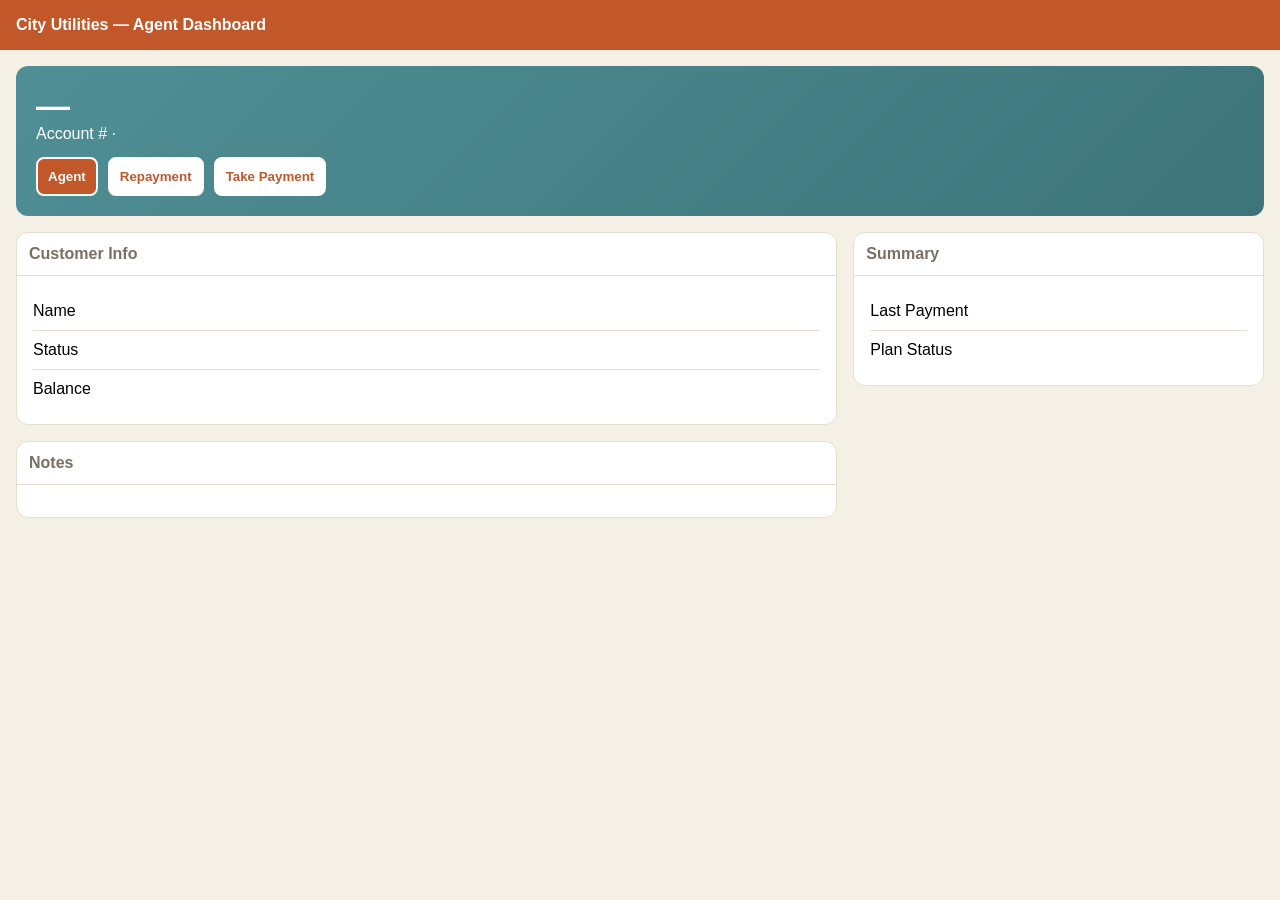
==== commit 4d3a6f93: "Update agent dashboard layout and styles" ====
--- a/web/agent-script.html
+++ b/web/agent-script.html
@@ -3,506 +3,179 @@
 <head>
 <meta charset="UTF-8">
 <meta name="viewport" content="width=device-width, initial-scale=1.0">
-<title>Repayment - City Utilities Department</title>
+<title>Agent Dashboard — City Utilities</title>
+
 <style>
-  :root {
-    --bg: #f5f0e6;
-    --card: #ffffff;
-    --border: #e7dccb;
-    --brand: #c65d2e;
-    --brand-dark: #a84b22;
-    --hero: #4d8b90;
-    --hero-dark: #3d7479;
-    --text: #2d2a26;
-    --muted: #7d7266;
-    --good: #2f7d32;
-    --good-bg: #e7f4e8;
-    --warn: #a06a00;
-    --warn-bg: #fff2d9;
-    --bad: #9f2a22;
-    --bad-bg: #fde9e7;
-  }
+:root {
+  --terracotta:#c2572a;
+  --cream:#f5f0e6;
+  --card:#ffffff;
+  --teal:#4f8f95;
+  --text:#2f2a24;
+  --muted:#7a6f63;
+  --border:#e6ded1;
+}
 
-  * { box-sizing: border-box; }
+body {
+  margin:0;
+  font-family:Arial,sans-serif;
+  background:var(--cream);
+}
 
-  body {
-    margin: 0;
-    font-family: Arial, sans-serif;
-    background: var(--bg);
-    color: var(--text);
-  }
+.topbar {
+  background:var(--terracotta);
+  color:#fff;
+  padding:16px;
+  font-weight:700;
+}
 
-  .topbar {
-    background: var(--brand);
-    color: #fff;
-    padding: 16px 22px;
-    font-size: 18px;
-    font-weight: 700;
-  }
+.wrap { padding:16px; }
 
-  .wrap {
-    padding: 16px;
-  }
+.hero {
+  background:linear-gradient(135deg,var(--teal),#3d7479);
+  color:#fff;
+  border-radius:12px;
+  padding:20px;
+  margin-bottom:16px;
+}
 
-  .hero {
-    background: linear-gradient(135deg, var(--hero), var(--hero-dark));
-    color: #fff;
-    border-radius: 12px;
-    padding: 22px;
-    margin-bottom: 16px;
-  }
+.hero-main { font-size:34px; font-weight:700; }
 
-  .hero-grid {
-    display: grid;
-    grid-template-columns: 1fr auto;
-    gap: 18px;
-    align-items: end;
-  }
+.nav-actions { margin-top:14px; display:flex; gap:10px; }
 
-  .hero-label {
-    font-size: 12px;
-    letter-spacing: 1px;
-    text-transform: uppercase;
-    opacity: .9;
-    margin-bottom: 8px;
-  }
+.nav-btn {
+  background:#fff;
+  color:var(--terracotta);
+  border:2px solid #fff;
+  padding:10px;
+  border-radius:8px;
+  font-weight:700;
+  cursor:pointer;
+}
 
-  .hero-main {
-    font-size: 34px;
-    font-weight: 700;
-    line-height: 1;
-    margin-bottom: 10px;
-  }
+.nav-btn.active {
+  background:var(--terracotta);
+  color:#fff;
+}
 
-  .hero-sub {
-    font-size: 14px;
-    opacity: .95;
-  }
+.layout {
+  display:grid;
+  grid-template-columns:2fr 1fr;
+  gap:16px;
+}
 
-  .pill {
-    display: inline-block;
-    padding: 7px 12px;
-    border-radius: 999px;
-    font-size: 13px;
-    font-weight: 700;
-    white-space: nowrap;
-  }
+.card {
+  background:#fff;
+  border:1px solid var(--border);
+  border-radius:12px;
+}
 
-  .pill.good { background: var(--good-bg); color: var(--good); }
-  .pill.warn { background: var(--warn-bg); color: var(--warn); }
-  .pill.bad { background: var(--bad-bg); color: var(--bad); }
-  .pill.neutral { background: rgba(255,255,255,.2); color: #fff; }
+.card-title {
+  padding:12px;
+  font-weight:700;
+  color:var(--muted);
+  border-bottom:1px solid var(--border);
+}
 
-  .nav-actions {
-    margin-top: 14px;
-    display: flex;
-    gap: 10px;
-    flex-wrap: wrap;
-  }
+.card-body { padding:16px; }
 
-  .nav-btn {
-    background: #fff;
-    color: var(--brand);
-    border: 2px solid #fff;
-    padding: 10px 14px;
-    border-radius: 8px;
-    font-weight: 700;
-    cursor: pointer;
-    transition: all 0.2s ease;
-  }
+.row {
+  display:flex;
+  justify-content:space-between;
+  padding:10px 0;
+  border-bottom:1px solid var(--border);
+}
 
-  .nav-btn:hover {
-    background: var(--brand-dark);
-    color: #fff;
-    border-color: var(--brand-dark);
-  }
+.row:last-child { border:none; }
 
-  .layout {
-    display: grid;
-    grid-template-columns: 2fr 1fr;
-    gap: 16px;
-  }
-
-  .stack > div + div {
-    margin-top: 16px;
-  }
-
-  .card {
-    background: var(--card);
-    border: 1px solid var(--border);
-    border-radius: 12px;
-    overflow: hidden;
-  }
-
-  .card-title {
-    padding: 14px 16px;
-    font-size: 14px;
-    font-weight: 700;
-    color: var(--muted);
-    border-bottom: 1px solid var(--border);
-    text-transform: uppercase;
-    letter-spacing: .5px;
-  }
-
-  .card-body {
-    padding: 16px;
-  }
-
-  .grid {
-    display: grid;
-    grid-template-columns: repeat(3, minmax(0, 1fr));
-    gap: 16px;
-  }
-
-  .field-label {
-    font-size: 12px;
-    text-transform: uppercase;
-    letter-spacing: .7px;
-    color: var(--muted);
-    margin-bottom: 6px;
-  }
-
-  .field-value {
-    font-size: 16px;
-    font-weight: 600;
-    line-height: 1.35;
-    word-break: break-word;
-  }
-
-  .row {
-    display: flex;
-    justify-content: space-between;
-    gap: 12px;
-    padding: 10px 0;
-    border-bottom: 1px solid var(--border);
-  }
-
-  .row:last-child {
-    border-bottom: none;
-  }
-
-  .row .k {
-    color: var(--muted);
-    font-size: 14px;
-  }
-
-  .row .v {
-    font-size: 14px;
-    font-weight: 700;
-    text-align: right;
-  }
-
-  .alert {
-    padding: 10px 12px;
-    border-radius: 8px;
-    font-size: 14px;
-    font-weight: 700;
-    margin-bottom: 10px;
-  }
-
-  .alert.good { background: var(--good-bg); color: var(--good); }
-  .alert.warn { background: var(--warn-bg); color: var(--warn); }
-  .alert.bad { background: var(--bad-bg); color: var(--bad); }
-
-  .notes {
-    background: #faf7f1;
-    border-left: 4px solid #d8c5ad;
-    padding: 14px;
-    border-radius: 8px;
-    white-space: pre-wrap;
-    line-height: 1.5;
-  }
-
-  @media (max-width: 900px) {
-    .layout { grid-template-columns: 1fr; }
-    .grid { grid-template-columns: 1fr 1fr; }
-  }
-
-  @media (max-width: 640px) {
-    .grid { grid-template-columns: 1fr; }
-    .hero-grid { grid-template-columns: 1fr; }
-    .hero-main { font-size: 28px; }
-    .nav-actions { flex-direction: column; }
-    .nav-btn { width: 100%; }
-  }
+@media(max-width:900px){
+  .layout{grid-template-columns:1fr;}
+}
 </style>
 </head>
+
 <body>
-<div class="topbar">City Utilities Department - Repayment</div>
+
+<div class="topbar">City Utilities — Agent Dashboard</div>
 
 <div class="wrap">
-  <div class="hero">
-    <div class="hero-grid">
-      <div>
-        <div class="hero-label">Repayment Overview</div>
-        <div class="hero-main" id="heroBalance">—</div>
-        <div class="hero-sub">Account #<span id="heroAccountNumber">—</span> · <span id="heroCustomerName">—</span></div>
-      </div>
-      <div>
-        <div class="hero-label">Eligibility</div>
-        <div class="pill neutral" id="heroEligibility">—</div>
-      </div>
-    </div>
-    <div class="nav-actions">
-      <button class="nav-btn" onclick="goToAgent()">Agent Dashboard</button>
-      <button class="nav-btn" onclick="goToPayment()">Take Payment</button>
-    </div>
-  </div>
 
-  <div class="layout">
-    <div class="stack">
-      <div class="card">
-        <div class="card-title">Repayment Details</div>
-        <div class="card-body">
-          <div class="grid">
-            <div>
-              <div class="field-label">Account Number</div>
-              <div class="field-value" id="accountNumber">—</div>
-            </div>
-            <div>
-              <div class="field-label">Customer Name</div>
-              <div class="field-value" id="customerName">—</div>
-            </div>
-            <div>
-              <div class="field-label">Current Balance</div>
-              <div class="field-value" id="currentBalance">—</div>
-            </div>
-            <div>
-              <div class="field-label">Account Status</div>
-              <div class="field-value" id="accountStatus">—</div>
-            </div>
-            <div>
-              <div class="field-label">Arrangement Eligible</div>
-              <div class="field-value" id="arrangementEligible">—</div>
-            </div>
-            <div>
-              <div class="field-label">Max Months</div>
-              <div class="field-value" id="arrangementMaxMonths">—</div>
-            </div>
-            <div>
-              <div class="field-label">Min Down Payment</div>
-              <div class="field-value" id="arrangementMinDownPayment">—</div>
-            </div>
-            <div>
-              <div class="field-label">Repayment Status</div>
-              <div class="field-value" id="repaymentPlanStatus">—</div>
-            </div>
-            <div>
-              <div class="field-label">Confirmation Number</div>
-              <div class="field-value" id="repaymentConfirmationNumber">—</div>
-            </div>
-            <div>
-              <div class="field-label">Down Payment</div>
-              <div class="field-value" id="repaymentDownPayment">—</div>
-            </div>
-            <div>
-              <div class="field-label">Months</div>
-              <div class="field-value" id="repaymentMonths">—</div>
-            </div>
-            <div>
-              <div class="field-label">Monthly Payment</div>
-              <div class="field-value" id="repaymentMonthlyPayment">—</div>
-            </div>
-            <div>
-              <div class="field-label">Repayment Start Date</div>
-              <div class="field-value" id="repaymentStartDate">—</div>
-            </div>
-            <div>
-              <div class="field-label">Agreement Status</div>
-              <div class="field-value" id="agreementStatus">—</div>
-            </div>
-            <div>
-              <div class="field-label">Agreement Sent At</div>
-              <div class="field-value" id="agreementSentAt">—</div>
-            </div>
-            <div>
-              <div class="field-label">Agreement Received At</div>
-              <div class="field-value" id="agreementReceivedAt">—</div>
-            </div>
-            <div>
-              <div class="field-label">Signed Name</div>
-              <div class="field-value" id="agreementSignedName">—</div>
-            </div>
-            <div>
-              <div class="field-label">Service Address</div>
-              <div class="field-value" id="serviceAddress">—</div>
-            </div>
-            <div>
-              <div class="field-label">Ineligible Reason</div>
-              <div class="field-value" id="arrangementIneligibleReason">—</div>
-            </div>
-          </div>
-        </div>
-      </div>
+<div class="hero">
+  <div class="hero-main" id="balance">—</div>
+  <div>Account #<span id="acct"></span> · <span id="name"></span></div>
 
-      <div class="card">
-        <div class="card-title">Notes</div>
-        <div class="card-body">
-          <div class="notes" id="notes">—</div>
-        </div>
-      </div>
-    </div>
-
-    <div class="stack">
-      <div class="card">
-        <div class="card-title">Eligibility Flags</div>
-        <div class="card-body" id="flagsBox">
-          <div class="alert good">No flags</div>
-        </div>
-      </div>
-
-      <div class="card">
-        <div class="card-title">Summary</div>
-        <div class="card-body">
-          <div class="row"><div class="k">Status</div><div class="v" id="summaryStatus">—</div></div>
-          <div class="row"><div class="k">Eligible</div><div class="v" id="summaryEligible">—</div></div>
-          <div class="row"><div class="k">Months</div><div class="v" id="summaryMonths">—</div></div>
-          <div class="row"><div class="k">Monthly</div><div class="v" id="summaryMonthly">—</div></div>
-          <div class="row"><div class="k">Agreement</div><div class="v" id="summaryAgreement">—</div></div>
-        </div>
-      </div>
-    </div>
+  <div class="nav-actions">
+    <button class="nav-btn active">Agent</button>
+    <button class="nav-btn" onclick="goRepayment()">Repayment</button>
+    <button class="nav-btn" onclick="goPayment()">Take Payment</button>
   </div>
 </div>
 
+<div class="layout">
+
+<div>
+<div class="card">
+<div class="card-title">Customer Info</div>
+<div class="card-body">
+<div class="row"><span>Name</span><span id="customerName"></span></div>
+<div class="row"><span>Status</span><span id="status"></span></div>
+<div class="row"><span>Balance</span><span id="bal"></span></div>
+</div>
+</div>
+
+<div class="card" style="margin-top:16px;">
+<div class="card-title">Notes</div>
+<div class="card-body" id="notes"></div>
+</div>
+</div>
+
+<div>
+<div class="card">
+<div class="card-title">Summary</div>
+<div class="card-body">
+<div class="row"><span>Last Payment</span><span id="lastPay"></span></div>
+<div class="row"><span>Plan Status</span><span id="plan"></span></div>
+</div>
+</div>
+</div>
+
+</div>
+
+</div>
+
 <script>
-const DATA_URL = "https://raw.githubusercontent.com/astarrett/Demo-Scripts/refs/heads/main/data-actions/Utility-Accounts";
-const params = new URLSearchParams(window.location.search);
+const URL="https://raw.githubusercontent.com/astarrett/Demo-Scripts/main/data-actions/Utility-Accounts";
+const p=new URLSearchParams(location.search);
+const acct=p.get("accountNumber");
 
-function g(k) {
-  return params.get(k) || "";
+function goRepayment(){
+  location.href=`repayment-script.html?accountNumber=${acct}`;
+}
+function goPayment(){
+  location.href=`take-payment.html?accountNumber=${acct}`;
 }
 
-function accountId() {
-  return g("accountNumber") || g("key") || "";
+async function load(){
+  const d=await fetch(URL).then(r=>r.json());
+  const r=d[acct];
+
+  if(!r)return;
+
+  document.getElementById("acct").textContent=r.accountNumber;
+  document.getElementById("name").textContent=r.customerName;
+  document.getElementById("balance").textContent="$"+r.currentBalance;
+
+  document.getElementById("customerName").textContent=r.customerName;
+  document.getElementById("status").textContent=r.accountStatus;
+  document.getElementById("bal").textContent="$"+r.currentBalance;
+
+  document.getElementById("notes").textContent=r.notes;
+
+  document.getElementById("lastPay").textContent=r.lastPaymentDate;
+  document.getElementById("plan").textContent=r.repaymentPlanStatus;
 }
+load();
+</script>
 
-function set(id, val) {
-  const el = document.getElementById(id);
-  if (!el) return;
-  el.textContent = (val !== undefined && val !== null && String(val) !== "") ? String(val) : "—";
-}
-
-function money(val) {
-  const n = parseFloat(String(val).replace(/[$,]/g, ""));
-  return Number.isFinite(n) ? "$" + n.toFixed(2) : "—";
-}
-
-function titleStatus(val) {
-  const s = String(val || "").trim();
-  if (!s) return "—";
-  if (s === "pastDue") return "Past Due";
-  if (s === "finalNotice") return "Final Notice";
-  if (s === "active") return "Active";
-  if (s === "disconnected") return "Disconnected";
-  return s;
-}
-
-function boolText(val) {
-  const s = String(val || "").toLowerCase();
-  if (s === "true") return "Yes";
-  if (s === "false") return "No";
-  return "—";
-}
-
-function eligibilityPill(val) {
-  const el = document.getElementById("heroEligibility");
-  const s = String(val || "").toLowerCase();
-  el.className = "pill";
-  if (s === "true") {
-    el.classList.add("good");
-    el.textContent = "Eligible";
-  } else if (s === "false") {
-    el.classList.add("bad");
-    el.textContent = "Not Eligible";
-  } else {
-    el.classList.add("neutral");
-    el.textContent = "—";
-  }
-}
-
-function renderFlags(record) {
-  const flags = [];
-  if (String(record.arrangementEligible).toLowerCase() === "true") flags.push('<div class="alert good">Arrangement eligible</div>');
-  if (String(record.arrangementEligible).toLowerCase() === "false") flags.push('<div class="alert bad">Not eligible</div>');
-  if (record.arrangementIneligibleReason) flags.push('<div class="alert warn">' + record.arrangementIneligibleReason + '</div>');
-  if (String(record.shutOffRisk).toLowerCase() === "true") flags.push('<div class="alert bad">Shutoff risk</div>');
-  if (String(record.hardshipFlag).toLowerCase() === "true") flags.push('<div class="alert warn">Hardship flag</div>');
-  if (!flags.length) flags.push('<div class="alert good">No flags</div>');
-  document.getElementById("flagsBox").innerHTML = flags.join("");
-}
-
-function goToAgent() {
-  const acct = accountId();
-  if (!acct) return;
-  window.location.href = `agent-script.html?accountNumber=${encodeURIComponent(acct)}`;
-}
-
-function goToPayment() {
-  const acct = accountId();
-  if (!acct) return;
-  window.location.href = `take-payment.html?accountNumber=${encodeURIComponent(acct)}`;
-}
-
-async function loadAccount() {
-  const acct = accountId();
-  if (!acct) {
-    set("accountNumber", "");
-    return;
-  }
-
-  try {
-    const resp = await fetch(DATA_URL, { cache: "no-store" });
-    const data = await resp.json();
-    const record = data[acct];
-
-    if (!record) {
-      set("accountNumber", acct);
-      set("customerName", "Account not found");
-      return;
-    }
-
-    set("accountNumber", record.accountNumber || record.key || acct);
-    set("customerName", record.customerName);
-    set("currentBalance", money(record.currentBalance));
-    set("accountStatus", titleStatus(record.accountStatus));
-    set("arrangementEligible", boolText(record.arrangementEligible));
-    set("arrangementMaxMonths", record.arrangementMaxMonths);
-    set("arrangementMinDownPayment", money(record.arrangementMinDownPayment));
-    set("repaymentPlanStatus", record.repaymentPlanStatus);
-    set("repaymentConfirmationNumber", record.repaymentConfirmationNumber);
-    set("repaymentDownPayment", money(record.repaymentDownPayment));
-    set("repaymentMonths", record.repaymentMonths);
-    set("repaymentMonthlyPayment", money(record.repaymentMonthlyPayment));
-    set("repaymentStartDate", record.repaymentStartDate);
-    set("agreementStatus", record.agreementStatus);
-    set("agreementSentAt", record.agreementSentAt);
-    set("agreementReceivedAt", record.agreementReceivedAt);
-    set("agreementSignedName", record.agreementSignedName);
-    set("serviceAddress", record.serviceAddress + (record.city ? ", " + record.city : "") + (record.state ? ", " + record.state : "") + (record.zip ? " " + record.zip : ""));
-    set("arrangementIneligibleReason", record.arrangementIneligibleReason);
-    set("notes", record.notes);
-
-    set("heroAccountNumber", record.accountNumber || record.key || acct);
-    set("heroCustomerName", record.customerName);
-    set("heroBalance", money(record.currentBalance));
-    eligibilityPill(record.arrangementEligible);
-
-    set("summaryStatus", titleStatus(record.accountStatus));
-    set("summaryEligible", boolText(record.arrangementEligible));
-    set("summaryMonths", record.repaymentMonths || record.arrangementMaxMonths || "—");
-    set("summaryMonthly", money(record.repaymentMonthlyPayment));
-    set("summaryAgreement", record.agreementStatus);
-
-    renderFlags(record);
-  } catch (e) {
-    console.error(e);
-    set("accountNumber", acct);
-    set("customerName", "Error loading data");
-  }
-}
-
-loadAccount();
-</script>
 </body>
 </html>
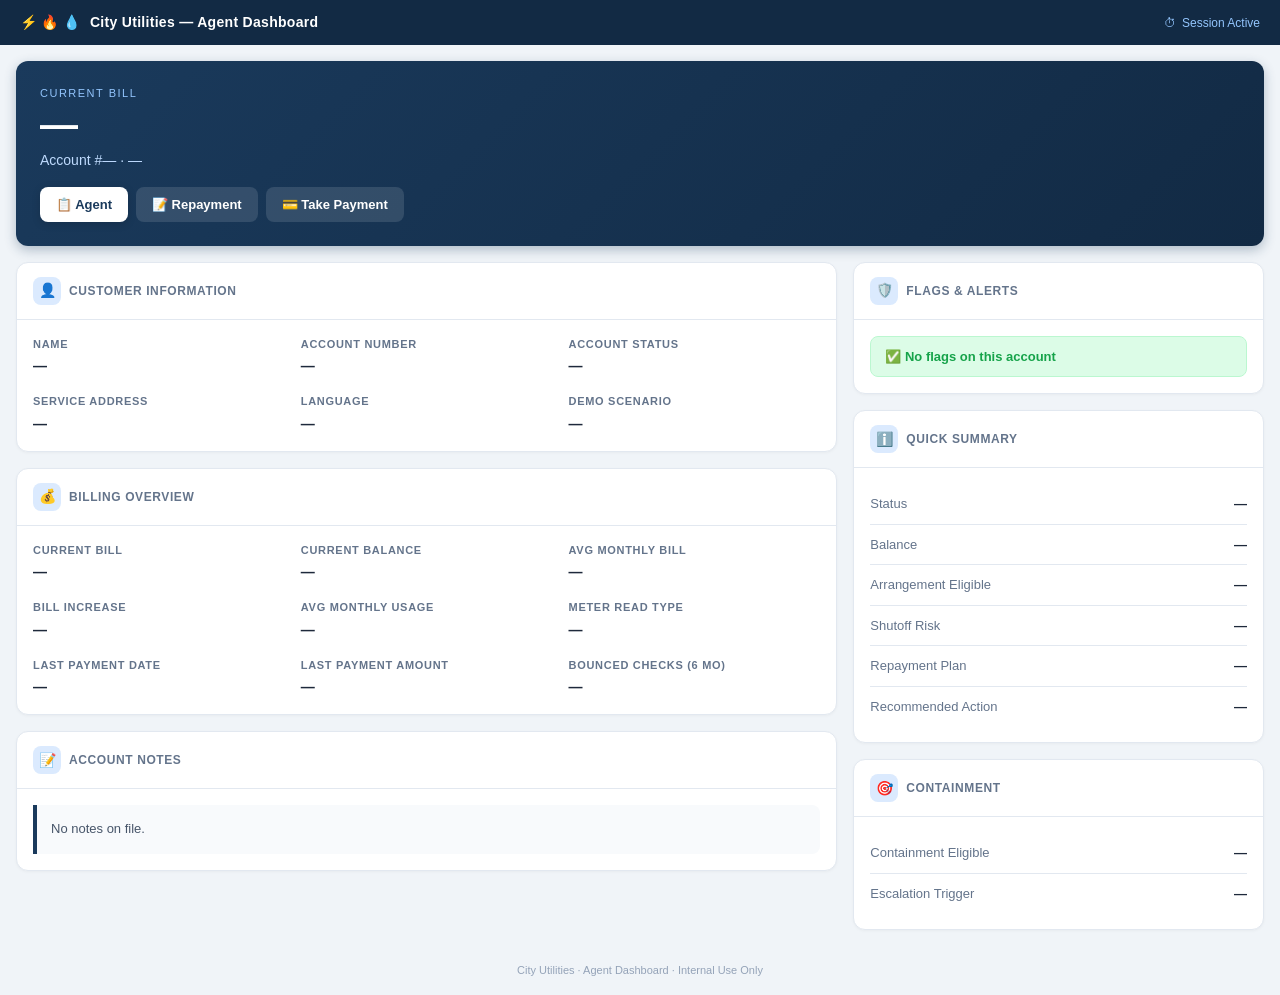
==== commit c5206091: "Enhance CSS styles and layout for agent dashboard Refactor styles and improve layout for agent dashb" ====
--- a/web/agent-script.html
+++ b/web/agent-script.html
@@ -4,178 +4,729 @@
 <meta charset="UTF-8">
 <meta name="viewport" content="width=device-width, initial-scale=1.0">
 <title>Agent Dashboard — City Utilities</title>
-
 <style>
 :root {
-  --terracotta:#c2572a;
-  --cream:#f5f0e6;
-  --card:#ffffff;
-  --teal:#4f8f95;
-  --text:#2f2a24;
-  --muted:#7a6f63;
-  --border:#e6ded1;
-}
+  --navy: #1a3a5c;
+  --navy-dark: #122a44;
+  --navy-light: #2a5a8c;
+  --accent: #3b82f6;
+  --accent-light: #60a5fa;
+  --bg: #f0f4f8;
+  --card: #ffffff;
+  --text: #1e293b;
+  --muted: #64748b;
+  --border: #e2e8f0;
+  --good: #16a34a;
+  --good-bg: #dcfce7;
+  --warn: #d97706;
+  --warn-bg: #fef3c7;
+  --bad: #dc2626;
+  --bad-bg: #fee2e2;
+  --blue-bg: #dbeafe;
+  --blue-text: #1e40af;
+}
+
+* { box-sizing: border-box; margin: 0; }
 
 body {
-  margin:0;
-  font-family:Arial,sans-serif;
-  background:var(--cream);
-}
-
+  font-family: -apple-system, BlinkMacSystemFont, 'Segoe UI', Roboto, sans-serif;
+  background: var(--bg);
+  color: var(--text);
+  line-height: 1.5;
+}
+
+/* Top Bar */
 .topbar {
-  background:var(--terracotta);
-  color:#fff;
-  padding:16px;
-  font-weight:700;
-}
-
-.wrap { padding:16px; }
-
+  background: var(--navy-dark);
+  color: #fff;
+  padding: 12px 20px;
+  display: flex;
+  align-items: center;
+  justify-content: space-between;
+}
+.topbar-brand {
+  display: flex;
+  align-items: center;
+  gap: 10px;
+  font-weight: 700;
+  font-size: 14px;
+  letter-spacing: 0.3px;
+}
+.topbar-icons { display: flex; gap: 4px; }
+.topbar-icons span { font-size: 14px; }
+.topbar-session {
+  font-size: 12px;
+  color: #93c5fd;
+  display: flex;
+  align-items: center;
+  gap: 6px;
+}
+
+.wrap { max-width: 1400px; margin: 0 auto; padding: 16px; }
+
+/* Hero */
 .hero {
-  background:linear-gradient(135deg,var(--teal),#3d7479);
-  color:#fff;
-  border-radius:12px;
-  padding:20px;
-  margin-bottom:16px;
-}
-
-.hero-main { font-size:34px; font-weight:700; }
-
-.nav-actions { margin-top:14px; display:flex; gap:10px; }
-
+  background: linear-gradient(135deg, var(--navy), var(--navy-dark));
+  color: #fff;
+  border-radius: 12px;
+  padding: 24px;
+  margin-bottom: 16px;
+  box-shadow: 0 4px 12px rgba(26,58,92,0.3);
+}
+.hero-grid {
+  display: flex;
+  justify-content: space-between;
+  align-items: flex-end;
+  flex-wrap: wrap;
+  gap: 16px;
+}
+.hero-label {
+  font-size: 11px;
+  text-transform: uppercase;
+  letter-spacing: 1.5px;
+  color: #93c5fd;
+  margin-bottom: 4px;
+}
+.hero-balance {
+  font-size: 38px;
+  font-weight: 800;
+  letter-spacing: -1px;
+  line-height: 1;
+  margin-bottom: 6px;
+}
+.hero-sub { font-size: 14px; color: #bfdbfe; }
+.hero-badges { display: flex; gap: 8px; flex-wrap: wrap; }
+
+/* Nav */
+.nav-actions {
+  display: flex;
+  gap: 8px;
+  margin-top: 16px;
+  flex-wrap: wrap;
+}
 .nav-btn {
-  background:#fff;
-  color:var(--terracotta);
-  border:2px solid #fff;
-  padding:10px;
-  border-radius:8px;
-  font-weight:700;
-  cursor:pointer;
-}
-
+  display: flex;
+  align-items: center;
+  gap: 6px;
+  padding: 10px 16px;
+  border-radius: 8px;
+  border: none;
+  font-size: 13px;
+  font-weight: 700;
+  cursor: pointer;
+  transition: all 0.15s;
+}
 .nav-btn.active {
-  background:var(--terracotta);
-  color:#fff;
-}
-
+  background: #fff;
+  color: var(--navy);
+  box-shadow: 0 2px 8px rgba(0,0,0,0.15);
+}
+.nav-btn:not(.active) {
+  background: rgba(255,255,255,0.12);
+  color: #fff;
+}
+.nav-btn:not(.active):hover {
+  background: rgba(255,255,255,0.22);
+}
+
+/* Layout */
 .layout {
-  display:grid;
-  grid-template-columns:2fr 1fr;
-  gap:16px;
-}
-
+  display: grid;
+  grid-template-columns: 2fr 1fr;
+  gap: 16px;
+}
+.stack > * + * { margin-top: 16px; }
+
+/* Cards */
 .card {
-  background:#fff;
-  border:1px solid var(--border);
-  border-radius:12px;
-}
-
-.card-title {
-  padding:12px;
-  font-weight:700;
-  color:var(--muted);
-  border-bottom:1px solid var(--border);
-}
-
-.card-body { padding:16px; }
-
-.row {
-  display:flex;
-  justify-content:space-between;
-  padding:10px 0;
-  border-bottom:1px solid var(--border);
-}
-
-.row:last-child { border:none; }
-
-@media(max-width:900px){
-  .layout{grid-template-columns:1fr;}
+  background: var(--card);
+  border: 1px solid var(--border);
+  border-radius: 12px;
+  overflow: hidden;
+  box-shadow: 0 1px 3px rgba(0,0,0,0.04);
+}
+.card-header {
+  padding: 14px 16px;
+  border-bottom: 1px solid var(--border);
+  display: flex;
+  align-items: center;
+  gap: 8px;
+}
+.card-header-icon {
+  width: 28px;
+  height: 28px;
+  border-radius: 8px;
+  background: var(--blue-bg);
+  color: var(--blue-text);
+  display: flex;
+  align-items: center;
+  justify-content: center;
+  font-size: 14px;
+}
+.card-header h3 {
+  font-size: 12px;
+  font-weight: 700;
+  text-transform: uppercase;
+  letter-spacing: 0.6px;
+  color: var(--muted);
+}
+.card-body { padding: 16px; }
+
+/* Fields Grid */
+.fields {
+  display: grid;
+  grid-template-columns: repeat(3, 1fr);
+  gap: 16px;
+}
+.field {}
+.field-label {
+  font-size: 11px;
+  text-transform: uppercase;
+  letter-spacing: 0.7px;
+  color: var(--muted);
+  font-weight: 600;
+  margin-bottom: 4px;
+}
+.field-value {
+  font-size: 14px;
+  font-weight: 600;
+  color: var(--text);
+  word-break: break-word;
+}
+
+/* Badges / Pills */
+.pill {
+  display: inline-block;
+  padding: 4px 12px;
+  border-radius: 999px;
+  font-size: 12px;
+  font-weight: 700;
+  white-space: nowrap;
+}
+.pill-good { background: var(--good-bg); color: var(--good); }
+.pill-warn { background: var(--warn-bg); color: var(--warn); }
+.pill-bad { background: var(--bad-bg); color: var(--bad); }
+.pill-blue { background: var(--blue-bg); color: var(--blue-text); }
+.pill-neutral { background: #f1f5f9; color: var(--muted); }
+.pill-white { background: rgba(255,255,255,0.2); color: #fff; }
+
+/* Alerts */
+.alert {
+  display: flex;
+  align-items: center;
+  gap: 8px;
+  padding: 10px 14px;
+  border-radius: 8px;
+  font-size: 13px;
+  font-weight: 600;
+  border: 1px solid;
+}
+.alert + .alert { margin-top: 8px; }
+.alert-good { background: var(--good-bg); border-color: #bbf7d0; color: var(--good); }
+.alert-warn { background: var(--warn-bg); border-color: #fde68a; color: var(--warn); }
+.alert-bad { background: var(--bad-bg); border-color: #fecaca; color: var(--bad); }
+
+/* Rows */
+.summary-row {
+  display: flex;
+  justify-content: space-between;
+  align-items: center;
+  padding: 10px 0;
+  border-bottom: 1px solid var(--border);
+  font-size: 13px;
+}
+.summary-row:last-child { border: none; }
+.summary-row .k { color: var(--muted); }
+.summary-row .v { font-weight: 700; color: var(--text); }
+
+/* Notes */
+.notes-box {
+  background: #f8fafc;
+  border-left: 4px solid var(--navy);
+  border-radius: 0 8px 8px 0;
+  padding: 14px;
+  font-size: 13px;
+  line-height: 1.6;
+  color: #475569;
+  white-space: pre-wrap;
+}
+
+/* AI Box */
+.ai-box {
+  background: #eff6ff;
+  border: 1px solid #bfdbfe;
+  border-radius: 8px;
+  padding: 14px;
+  margin-top: 12px;
+}
+.ai-box-label {
+  font-size: 11px;
+  text-transform: uppercase;
+  letter-spacing: 0.7px;
+  color: var(--blue-text);
+  font-weight: 700;
+  margin-bottom: 6px;
+}
+.ai-box p {
+  font-size: 13px;
+  color: #1e3a5f;
+  line-height: 1.6;
+}
+
+/* Anomaly panel */
+.anomaly-panel {
+  background: linear-gradient(135deg, #fef3c7, #fefce8);
+  border: 1px solid #fde68a;
+  border-radius: 10px;
+  padding: 16px;
+}
+.anomaly-panel.leak {
+  background: linear-gradient(135deg, #fee2e2, #fef2f2);
+  border-color: #fecaca;
+}
+.anomaly-panel.weather {
+  background: linear-gradient(135deg, #dbeafe, #eff6ff);
+  border-color: #bfdbfe;
+}
+.anomaly-panel.estimate {
+  background: linear-gradient(135deg, #fef3c7, #fefce8);
+  border-color: #fde68a;
+}
+.anomaly-panel.rate {
+  background: linear-gradient(135deg, #f3e8ff, #faf5ff);
+  border-color: #e9d5ff;
+}
+.anomaly-panel.hardship {
+  background: linear-gradient(135deg, #ffedd5, #fff7ed);
+  border-color: #fed7aa;
+}
+
+.section-label {
+  font-size: 13px;
+  font-weight: 700;
+  color: var(--text);
+  margin-bottom: 12px;
+  display: flex;
+  align-items: center;
+  gap: 6px;
+}
+
+/* Footer */
+.footer {
+  text-align: center;
+  padding: 16px;
+  font-size: 11px;
+  color: #94a3b8;
+}
+
+/* Hidden section */
+.hidden { display: none; }
+
+@media (max-width: 900px) {
+  .layout { grid-template-columns: 1fr; }
+  .fields { grid-template-columns: repeat(2, 1fr); }
+}
+@media (max-width: 600px) {
+  .fields { grid-template-columns: 1fr; }
+  .hero-balance { font-size: 28px; }
+  .nav-actions { flex-direction: column; }
+  .nav-btn { width: 100%; justify-content: center; }
 }
 </style>
 </head>
-
 <body>
 
-<div class="topbar">City Utilities — Agent Dashboard</div>
-
-<div class="wrap">
-
-<div class="hero">
-  <div class="hero-main" id="balance">—</div>
-  <div>Account #<span id="acct"></span> · <span id="name"></span></div>
-
-  <div class="nav-actions">
-    <button class="nav-btn active">Agent</button>
-    <button class="nav-btn" onclick="goRepayment()">Repayment</button>
-    <button class="nav-btn" onclick="goPayment()">Take Payment</button>
+<div class="topbar">
+  <div class="topbar-brand">
+    <div class="topbar-icons"><span>⚡</span><span>🔥</span><span>💧</span></div>
+    <span>City Utilities — Agent Dashboard</span>
+  </div>
+  <div class="topbar-session">
+    <span>⏱</span> Session Active
   </div>
 </div>
 
-<div class="layout">
-
-<div>
-<div class="card">
-<div class="card-title">Customer Info</div>
-<div class="card-body">
-<div class="row"><span>Name</span><span id="customerName"></span></div>
-<div class="row"><span>Status</span><span id="status"></span></div>
-<div class="row"><span>Balance</span><span id="bal"></span></div>
+<div class="wrap">
+
+  <!-- Hero -->
+  <div class="hero">
+    <div class="hero-grid">
+      <div>
+        <div class="hero-label">Current Bill</div>
+        <div class="hero-balance" id="heroBill">—</div>
+        <div class="hero-sub">Account #<span id="heroAcct">—</span> &middot; <span id="heroName">—</span></div>
+      </div>
+      <div class="hero-badges" id="heroBadges"></div>
+    </div>
+    <div class="nav-actions">
+      <button class="nav-btn active" onclick="goAgent()">📋 Agent</button>
+      <button class="nav-btn" onclick="goRepayment()">📝 Repayment</button>
+      <button class="nav-btn" onclick="goPayment()">💳 Take Payment</button>
+    </div>
+  </div>
+
+  <!-- Main layout -->
+  <div class="layout">
+    <div class="stack">
+
+      <!-- Customer Info -->
+      <div class="card">
+        <div class="card-header">
+          <div class="card-header-icon">👤</div>
+          <h3>Customer Information</h3>
+        </div>
+        <div class="card-body">
+          <div class="fields">
+            <div class="field">
+              <div class="field-label">Name</div>
+              <div class="field-value" id="customerName">—</div>
+            </div>
+            <div class="field">
+              <div class="field-label">Account Number</div>
+              <div class="field-value" id="accountNumber">—</div>
+            </div>
+            <div class="field">
+              <div class="field-label">Account Status</div>
+              <div class="field-value" id="accountStatus">—</div>
+            </div>
+            <div class="field">
+              <div class="field-label">Service Address</div>
+              <div class="field-value" id="serviceAddress">—</div>
+            </div>
+            <div class="field">
+              <div class="field-label">Language</div>
+              <div class="field-value" id="language">—</div>
+            </div>
+            <div class="field">
+              <div class="field-label">Demo Scenario</div>
+              <div class="field-value" id="demoScenario">—</div>
+            </div>
+          </div>
+        </div>
+      </div>
+
+      <!-- Billing -->
+      <div class="card">
+        <div class="card-header">
+          <div class="card-header-icon">💰</div>
+          <h3>Billing Overview</h3>
+        </div>
+        <div class="card-body">
+          <div class="fields">
+            <div class="field">
+              <div class="field-label">Current Bill</div>
+              <div class="field-value" id="currentBill">—</div>
+            </div>
+            <div class="field">
+              <div class="field-label">Current Balance</div>
+              <div class="field-value" id="currentBalance">—</div>
+            </div>
+            <div class="field">
+              <div class="field-label">Avg Monthly Bill</div>
+              <div class="field-value" id="avgBill">—</div>
+            </div>
+            <div class="field">
+              <div class="field-label">Bill Increase</div>
+              <div class="field-value" id="billIncrease">—</div>
+            </div>
+            <div class="field">
+              <div class="field-label">Avg Monthly Usage</div>
+              <div class="field-value" id="avgUsage">—</div>
+            </div>
+            <div class="field">
+              <div class="field-label">Meter Read Type</div>
+              <div class="field-value" id="meterRead">—</div>
+            </div>
+            <div class="field">
+              <div class="field-label">Last Payment Date</div>
+              <div class="field-value" id="lastPayDate">—</div>
+            </div>
+            <div class="field">
+              <div class="field-label">Last Payment Amount</div>
+              <div class="field-value" id="lastPayAmt">—</div>
+            </div>
+            <div class="field">
+              <div class="field-label">Bounced Checks (6 mo)</div>
+              <div class="field-value" id="bouncedChecks">—</div>
+            </div>
+          </div>
+        </div>
+      </div>
+
+      <!-- High Bill / Anomaly (conditionally shown) -->
+      <div class="card" id="anomalyCard" style="display:none">
+        <div class="card-header">
+          <div class="card-header-icon">⚠️</div>
+          <h3>High Bill Analysis</h3>
+        </div>
+        <div class="card-body" id="anomalyBody"></div>
+      </div>
+
+      <!-- Notes -->
+      <div class="card">
+        <div class="card-header">
+          <div class="card-header-icon">📝</div>
+          <h3>Account Notes</h3>
+        </div>
+        <div class="card-body">
+          <div class="notes-box" id="notes">No notes on file.</div>
+        </div>
+      </div>
+
+    </div>
+
+    <!-- Right Column -->
+    <div class="stack">
+
+      <!-- Flags -->
+      <div class="card">
+        <div class="card-header">
+          <div class="card-header-icon">🛡️</div>
+          <h3>Flags &amp; Alerts</h3>
+        </div>
+        <div class="card-body" id="flagsBox">
+          <div class="alert alert-good">✅ No flags on this account</div>
+        </div>
+      </div>
+
+      <!-- Quick Summary -->
+      <div class="card">
+        <div class="card-header">
+          <div class="card-header-icon">ℹ️</div>
+          <h3>Quick Summary</h3>
+        </div>
+        <div class="card-body" id="summaryBox">
+          <div class="summary-row"><span class="k">Status</span><span class="v" id="sumStatus">—</span></div>
+          <div class="summary-row"><span class="k">Balance</span><span class="v" id="sumBalance">—</span></div>
+          <div class="summary-row"><span class="k">Arrangement Eligible</span><span class="v" id="sumEligible">—</span></div>
+          <div class="summary-row"><span class="k">Shutoff Risk</span><span class="v" id="sumShutoff">—</span></div>
+          <div class="summary-row"><span class="k">Repayment Plan</span><span class="v" id="sumRepayment">—</span></div>
+          <div class="summary-row"><span class="k">Recommended Action</span><span class="v" id="sumAction">—</span></div>
+        </div>
+      </div>
+
+      <!-- Containment -->
+      <div class="card" id="containmentCard">
+        <div class="card-header">
+          <div class="card-header-icon">🎯</div>
+          <h3>Containment</h3>
+        </div>
+        <div class="card-body">
+          <div class="summary-row"><span class="k">Containment Eligible</span><span class="v" id="containment">—</span></div>
+          <div class="summary-row"><span class="k">Escalation Trigger</span><span class="v" id="escalation">—</span></div>
+        </div>
+      </div>
+
+    </div>
+  </div>
 </div>
-</div>
-
-<div class="card" style="margin-top:16px;">
-<div class="card-title">Notes</div>
-<div class="card-body" id="notes"></div>
-</div>
-</div>
-
-<div>
-<div class="card">
-<div class="card-title">Summary</div>
-<div class="card-body">
-<div class="row"><span>Last Payment</span><span id="lastPay"></span></div>
-<div class="row"><span>Plan Status</span><span id="plan"></span></div>
-</div>
-</div>
-</div>
-
-</div>
-
-</div>
+
+<div class="footer">City Utilities &middot; Agent Dashboard &middot; Internal Use Only</div>
 
 <script>
-const URL="https://raw.githubusercontent.com/astarrett/Demo-Scripts/main/data-actions/Utility-Accounts";
-const p=new URLSearchParams(location.search);
-const acct=p.get("accountNumber");
-
-function goRepayment(){
-  location.href=`repayment-script.html?accountNumber=${acct}`;
-}
-function goPayment(){
-  location.href=`take-payment.html?accountNumber=${acct}`;
-}
-
-async function load(){
-  const d=await fetch(URL).then(r=>r.json());
-  const r=d[acct];
-
-  if(!r)return;
-
-  document.getElementById("acct").textContent=r.accountNumber;
-  document.getElementById("name").textContent=r.customerName;
-  document.getElementById("balance").textContent="$"+r.currentBalance;
-
-  document.getElementById("customerName").textContent=r.customerName;
-  document.getElementById("status").textContent=r.accountStatus;
-  document.getElementById("bal").textContent="$"+r.currentBalance;
-
-  document.getElementById("notes").textContent=r.notes;
-
-  document.getElementById("lastPay").textContent=r.lastPaymentDate;
-  document.getElementById("plan").textContent=r.repaymentPlanStatus;
-}
+const DATA_URL = "https://raw.githubusercontent.com/astarrett/Demo-Scripts/refs/heads/main/data-actions/Utility-Accounts";
+const params = new URLSearchParams(window.location.search);
+
+function accountId() {
+  return params.get("accountNumber") || params.get("key") || "";
+}
+
+function goAgent()  { window.location.href = "agent-script.html?accountNumber=" + encodeURIComponent(accountId()); }
+function goRepayment() { window.location.href = "repayment-script.html?accountNumber=" + encodeURIComponent(accountId()); }
+function goPayment()  { window.location.href = "take-payment.html?accountNumber=" + encodeURIComponent(accountId()); }
+
+function set(id, val) {
+  const el = document.getElementById(id);
+  if (el) el.textContent = (val != null && String(val) !== "") ? String(val) : "—";
+}
+
+function money(val) {
+  const n = parseFloat(String(val || "").replace(/[$,]/g, ""));
+  return Number.isFinite(n) ? "$" + n.toLocaleString("en-US", { minimumFractionDigits: 2, maximumFractionDigits: 2 }) : "—";
+}
+
+function pct(val) {
+  const n = parseFloat(String(val || ""));
+  if (!Number.isFinite(n)) return "—";
+  const p = Math.abs(n) <= 10 && n !== Math.floor(n) ? n * 100 : n;
+  const prefix = p > 0 ? "+" : "";
+  return prefix + Math.round(p) + "%";
+}
+
+function titleStatus(val) {
+  const map = { pastDue: "Past Due", finalNotice: "Final Notice", active: "Active", disconnected: "Disconnected" };
+  return map[val] || val || "—";
+}
+
+function boolYesNo(val) {
+  const s = String(val || "").toLowerCase();
+  if (s === "true") return "Yes";
+  if (s === "false") return "No";
+  return "—";
+}
+
+function statusPill(val) {
+  const s = String(val || "").toLowerCase();
+  if (s === "active") return '<span class="pill pill-good">' + titleStatus(val) + '</span>';
+  if (s === "pastdue" || s === "pastDue") return '<span class="pill pill-warn">Past Due</span>';
+  if (s === "finalnotice" || s === "finalNotice") return '<span class="pill pill-bad">Final Notice</span>';
+  if (s === "disconnected") return '<span class="pill pill-neutral">Disconnected</span>';
+  return '<span class="pill pill-neutral">' + (val || "—") + '</span>';
+}
+
+function buildFlags(r) {
+  const box = document.getElementById("flagsBox");
+  const flags = [];
+
+  if (String(r.shutOffRisk).toLowerCase() === "true")
+    flags.push('<div class="alert alert-bad">❌ Shutoff Risk</div>');
+  if (String(r.hardshipFlag).toLowerCase() === "true")
+    flags.push('<div class="alert alert-warn">⚠️ Hardship Flag</div>');
+  if (parseInt(r.bouncedCheckCountLast6Months) > 0)
+    flags.push('<div class="alert alert-warn">⚠️ ' + r.bouncedCheckCountLast6Months + ' Bounced Check(s) in 6 Months</div>');
+  if (String(r.anomalyDetected).toLowerCase() === "true")
+    flags.push('<div class="alert alert-warn">📈 Anomaly Detected: ' + (r.anomolyDriver || "Unknown") + '</div>');
+  if (String(r.leakSuspectedFlag).toLowerCase() === "true")
+    flags.push('<div class="alert alert-bad">💧 Leak Suspected</div>');
+
+  if (flags.length === 0)
+    flags.push('<div class="alert alert-good">✅ No flags on this account</div>');
+
+  box.innerHTML = flags.join("");
+}
+
+function buildAnomalyPanel(r) {
+  const card = document.getElementById("anomalyCard");
+  const body = document.getElementById("anomalyBody");
+
+  if (String(r.anomalyDetected).toLowerCase() !== "true") {
+    card.style.display = "none";
+    return;
+  }
+  card.style.display = "block";
+
+  const driver = (r.anomolyDriver || "").toLowerCase();
+  let panelClass = "";
+  let driverLabel = r.anomolyDriver || "Unknown";
+  let driverIcon = "⚠️";
+
+  if (driver.includes("weather")) { panelClass = "weather"; driverIcon = "❄️"; driverLabel = "Weather-Related Spike"; }
+  else if (driver.includes("leak")) { panelClass = "leak"; driverIcon = "💧"; driverLabel = "Suspected Leak"; }
+  else if (driver.includes("estimate")) { panelClass = "estimate"; driverIcon = "📏"; driverLabel = "Estimated-to-Actual Catch-Up"; }
+  else if (driver.includes("rate")) { panelClass = "rate"; driverIcon = "📊"; driverLabel = "Rate Plan Change"; }
+  else if (driver.includes("hardship")) { panelClass = "hardship"; driverIcon = "🤝"; driverLabel = "Hardship Usage Pattern"; }
+
+  const confidence = parseFloat(r.anomolyConfidenceScore);
+  const confPct = Number.isFinite(confidence) ? Math.round(confidence * 100) + "%" : "—";
+
+  let html = '<div class="anomaly-panel ' + panelClass + '">';
+  html += '<div class="section-label">' + driverIcon + ' ' + driverLabel + '</div>';
+  html += '<div class="fields" style="margin-bottom:12px">';
+  html += '<div class="field"><div class="field-label">Current Bill</div><div class="field-value">' + money(r.currentBillAmount) + '</div></div>';
+  html += '<div class="field"><div class="field-label">Average Bill</div><div class="field-value">' + money(r.avgMonthlyBill) + '</div></div>';
+  html += '<div class="field"><div class="field-label">Increase</div><div class="field-value">' + pct(r.billIncreasePercent) + '</div></div>';
+  html += '<div class="field"><div class="field-label">Confidence Score</div><div class="field-value">' + confPct + '</div></div>';
+  html += '<div class="field"><div class="field-label">Leak Suspected</div><div class="field-value">' + boolYesNo(r.leakSuspectedFlag) + '</div></div>';
+  html += '<div class="field"><div class="field-label">Rate Plan Change</div><div class="field-value">' + boolYesNo(r.ratePlanChangeFlag) + '</div></div>';
+  html += '<div class="field"><div class="field-label">Estimate to Actual</div><div class="field-value">' + boolYesNo(r.estimateToActualFlag) + '</div></div>';
+  html += '<div class="field"><div class="field-label">Proactive SMS</div><div class="field-value">' + (r.proactiveSmsTemplateId || "—") + '</div></div>';
+  html += '<div class="field"><div class="field-label">Recommended Action</div><div class="field-value">' + (r.recommendedNextAction || "—") + '</div></div>';
+  html += '</div>';
+  html += '</div>';
+
+  if (r.aiExplanationSummary) {
+    html += '<div class="ai-box">';
+    html += '<div class="ai-box-label">🤖 AI Explanation</div>';
+    html += '<p>' + r.aiExplanationSummary + '</p>';
+    html += '</div>';
+  }
+
+  body.innerHTML = html;
+}
+
+function buildHeroBadges(r) {
+  const box = document.getElementById("heroBadges");
+  let html = statusPill(r.accountStatus);
+
+  const eligible = String(r.arrangementEligible).toLowerCase();
+  if (eligible === "true") html += ' <span class="pill pill-good">Eligible</span>';
+  else if (eligible === "false") html += ' <span class="pill pill-bad">Not Eligible</span>';
+
+  if (String(r.anomalyDetected).toLowerCase() === "true")
+    html += ' <span class="pill pill-warn">⚠️ Anomaly</span>';
+
+  box.innerHTML = html;
+}
+
+async function load() {
+  const id = accountId();
+  if (!id) return;
+
+  try {
+    const res = await fetch(DATA_URL, { cache: "no-store" });
+    const data = await res.json();
+    const r = data[id];
+    if (!r) {
+      set("heroAcct", id);
+      set("heroName", "Account not found");
+      return;
+    }
+
+    // Hero
+    set("heroAcct", r.key || id);
+    set("heroName", r.customerName);
+    document.getElementById("heroBill").textContent = money(r.currentBillAmount);
+    buildHeroBadges(r);
+
+    // Customer Info
+    set("customerName", r.customerName);
+    set("accountNumber", r.key || id);
+    document.getElementById("accountStatus").innerHTML = statusPill(r.accountStatus);
+    set("serviceAddress", [r.serviceAddress, r.city, r.state, r.zip].filter(Boolean).join(", "));
+    set("language", r.customerLanguage || "English");
+    set("demoScenario", r.demoScenario);
+
+    // Billing
+    set("currentBill", money(r.currentBillAmount));
+    set("currentBalance", money(r.currentBalance));
+    set("avgBill", money(r.avgMonthlyBill));
+    set("billIncrease", pct(r.billIncreasePercent));
+    set("avgUsage", r.avgMonthlyUseage ? r.avgMonthlyUseage + " " + (r.usageUnit || "kWh") : "—");
+    set("meterRead", r.meterReadType);
+    set("lastPayDate", r.lastPaymentDate);
+    set("lastPayAmt", money(r.lastPaymentAmount));
+    set("bouncedChecks", r.bouncedCheckCountLast6Months || "0");
+
+    // Anomaly
+    buildAnomalyPanel(r);
+
+    // Notes
+    set("notes", r.notes || "No notes on file.");
+
+    // Flags
+    buildFlags(r);
+
+    // Summary
+    set("sumStatus", titleStatus(r.accountStatus));
+    set("sumBalance", money(r.currentBalance));
+    set("sumEligible", boolYesNo(r.arrangementEligible));
+    set("sumShutoff", boolYesNo(r.shutOffRisk));
+    set("sumRepayment", r.repaymentPlanStatus || "NONE");
+    set("sumAction", r.recommendedNextAction);
+
+    // Containment
+    set("containment", boolYesNo(r.containmentEligible));
+    set("escalation", r.escalationTrigger || "none");
+
+  } catch (e) {
+    console.error(e);
+    set("heroAcct", id);
+    set("heroName", "Error loading data");
+  }
+}
+
 load();
 </script>
-
+<script defer src="https://static.cloudflareinsights.com/beacon.min.js/v833ccba57c9e4d2798f2e76cebdd09a11778172276447" integrity="sha512-57MDmcccJXYtNnH+ZiBwzC4jb2rvgVCEokYN+L/nLlmO8rfYT/gIpW2A569iJ/3b+0UEasghjuZH/ma3wIs/EQ==" data-cf-beacon='{"version":"2024.11.0","token":"f0f03d0605bf45f1a3b17cf7d5e6861f","server_timing":{"name":{"cfCacheStatus":true,"cfEdge":true,"cfExtPri":true,"cfL4":true,"cfOrigin":true,"cfSpeedBrain":true},"location_startswith":null}}' crossorigin="anonymous"></script>
 </body>
 </html>
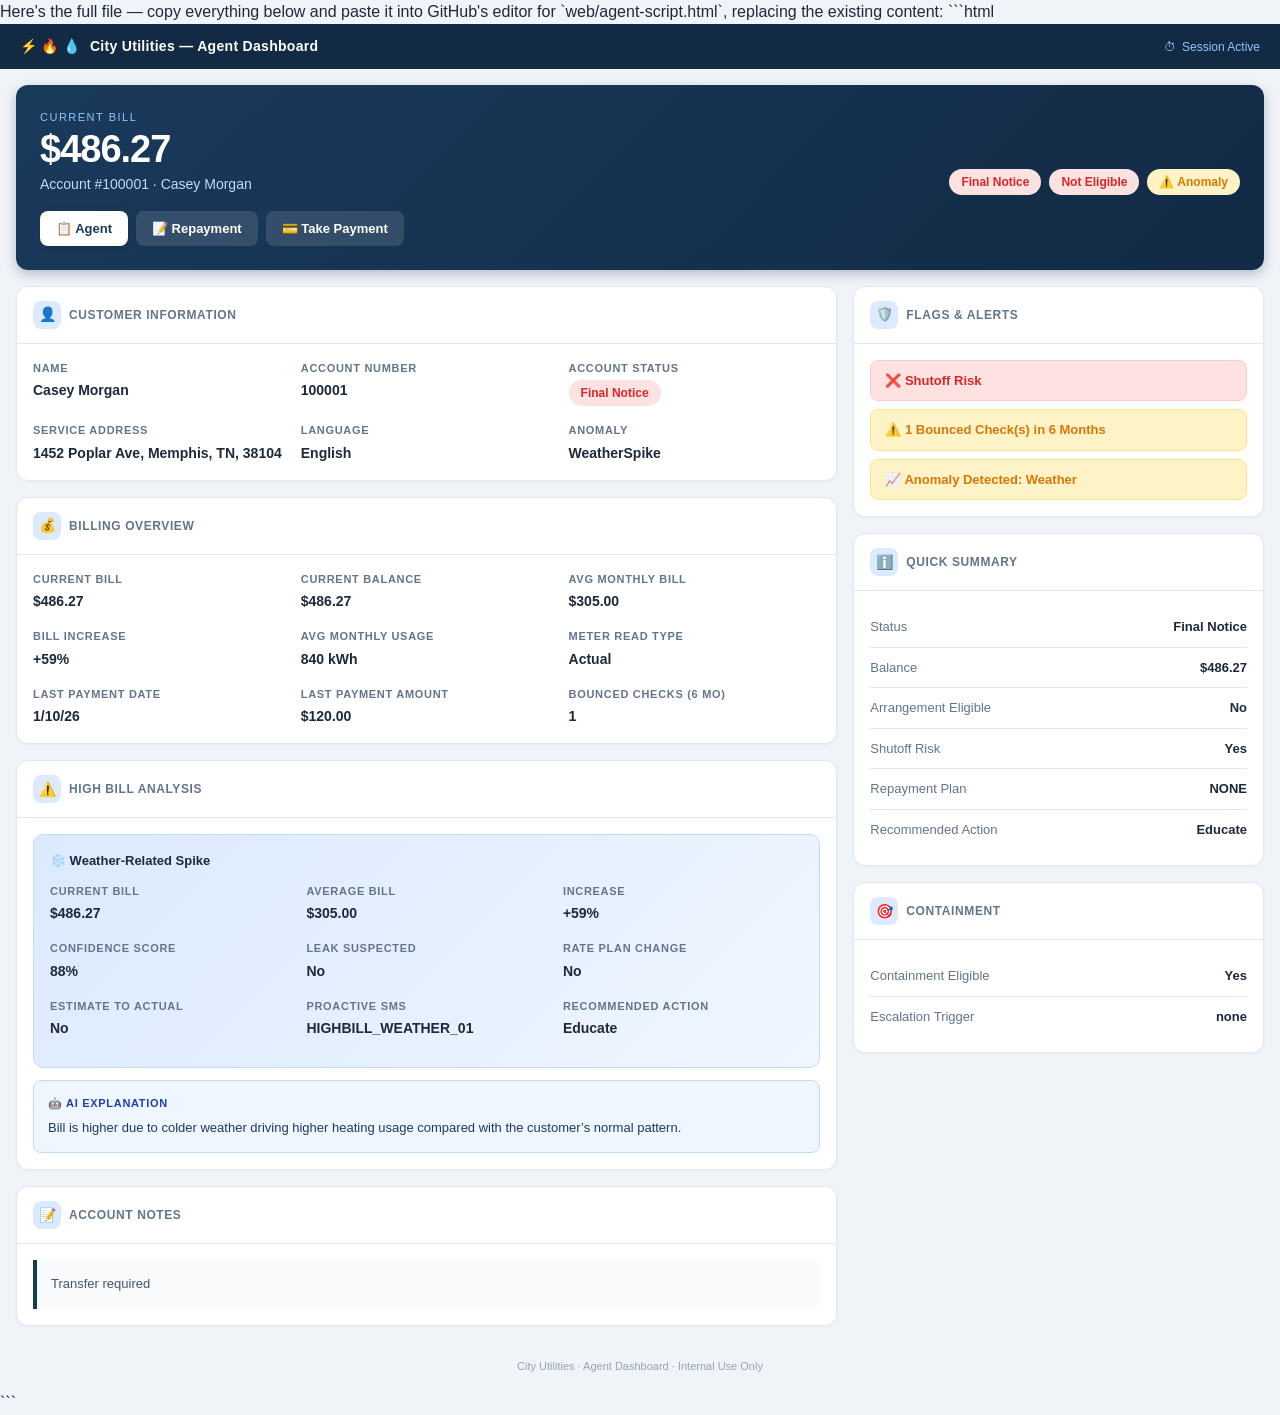
==== commit 9f10c733: "Update agent-script.html with new account data" ====
--- a/web/agent-script.html
+++ b/web/agent-script.html
@@ -1,3 +1,6 @@
+Here's the full file — copy everything below and paste it into GitHub's editor for `web/agent-script.html`, replacing the existing content:
+
+```html
 <!DOCTYPE html>
 <html lang="en">
 <head>
@@ -398,7 +401,7 @@
               <div class="field-value" id="language">—</div>
             </div>
             <div class="field">
-              <div class="field-label">Demo Scenario</div>
+              <div class="field-label">Anomaly</div>
               <div class="field-value" id="demoScenario">—</div>
             </div>
           </div>
@@ -524,11 +527,65 @@
 <div class="footer">City Utilities &middot; Agent Dashboard &middot; Internal Use Only</div>
 
 <script>
-const DATA_URL = "https://raw.githubusercontent.com/astarrett/Demo-Scripts/refs/heads/main/data-actions/Utility-Accounts";
-const params = new URLSearchParams(window.location.search);
+// Hard-coded record for Account #100001 (Casey Morgan / WeatherSpike scenario)
+// Source: Andy-UtilityAccountv2 data table
+const ACCOUNT_100001 = {
+  key: "100001",
+  accountStatus: "finalNotice",
+  customerName: "Casey Morgan",
+  lastPaymentDate: "1/10/26",
+  arrangementIneligibleReason: "Returned check in last 6 months",
+  serviceAddress: "1452 Poplar Ave",
+  city: "Memphis",
+  state: "TN",
+  zip: "38104",
+  notes: "Transfer required",
+  currentBalance: 486.27,
+  lastPaymentAmount: 120.0,
+  arrangementMinDownPayment: 0,
+  arrangementMaxMonths: 0,
+  bouncedCheckCountLast6Months: 1,
+  shutOffRisk: "True",
+  arrangementEligible: "False",
+  hardshipFlag: "False",
+  bouncedCheckLast6Month: "True",
+  repaymentPlanStatus: "NONE",
+  repaymentConfirmationNumber: "",
+  repaymentDownPayment: 0,
+  repaymentMonths: 0,
+  repaymentMonthlyPayment: 0.0,
+  repaymentStartDate: "",
+  agreementStatus: "NOT_SENT",
+  agreementSentAt: "",
+  agreementReceivedAt: "",
+  agreementSignedName: "",
+  agreementLink: "",
+  agreementToken: "",
+  avgMonthlyBill: 305.00,
+  currentBillAmount: 486.27,
+  billIncreasePercent: 0.59,
+  avgMonthlyUseage: 840,
+  usageUnit: "kWh",
+  meterReadType: "Actual",
+  anomalyDetected: "true",
+  anomolyDriver: "Weather",
+  leakSuspectedFlag: "false",
+  ratePlanChangeFlag: "false",
+  estimateToActualFlag: "false",
+  anomolyConfidenceScore: 0.88,
+  aiExplanationSummary: "Bill is higher due to colder weather driving higher heating usage compared with the customer’s normal pattern.",
+  containmentEligible: "true",
+  escalationTrigger: "none",
+  proactiveSmsTemplateId: "HIGHBILL_WEATHER_01",
+  recommendedNextAction: "Educate",
+  customerLanguage: "English",
+  demoScenario: "WeatherSpike"
+};
+
+const ACCOUNT_ID = "100001";
 
 function accountId() {
-  return params.get("accountNumber") || params.get("key") || "";
+  return ACCOUNT_ID;
 }
 
 function goAgent()  { window.location.href = "agent-script.html?accountNumber=" + encodeURIComponent(accountId()); }
@@ -658,75 +715,59 @@
   box.innerHTML = html;
 }
 
-async function load() {
+function load() {
   const id = accountId();
-  if (!id) return;
-
-  try {
-    const res = await fetch(DATA_URL, { cache: "no-store" });
-    const data = await res.json();
-    const r = data[id];
-    if (!r) {
-      set("heroAcct", id);
-      set("heroName", "Account not found");
-      return;
-    }
-
-    // Hero
-    set("heroAcct", r.key || id);
-    set("heroName", r.customerName);
-    document.getElementById("heroBill").textContent = money(r.currentBillAmount);
-    buildHeroBadges(r);
-
-    // Customer Info
-    set("customerName", r.customerName);
-    set("accountNumber", r.key || id);
-    document.getElementById("accountStatus").innerHTML = statusPill(r.accountStatus);
-    set("serviceAddress", [r.serviceAddress, r.city, r.state, r.zip].filter(Boolean).join(", "));
-    set("language", r.customerLanguage || "English");
-    set("demoScenario", r.demoScenario);
-
-    // Billing
-    set("currentBill", money(r.currentBillAmount));
-    set("currentBalance", money(r.currentBalance));
-    set("avgBill", money(r.avgMonthlyBill));
-    set("billIncrease", pct(r.billIncreasePercent));
-    set("avgUsage", r.avgMonthlyUseage ? r.avgMonthlyUseage + " " + (r.usageUnit || "kWh") : "—");
-    set("meterRead", r.meterReadType);
-    set("lastPayDate", r.lastPaymentDate);
-    set("lastPayAmt", money(r.lastPaymentAmount));
-    set("bouncedChecks", r.bouncedCheckCountLast6Months || "0");
-
-    // Anomaly
-    buildAnomalyPanel(r);
-
-    // Notes
-    set("notes", r.notes || "No notes on file.");
-
-    // Flags
-    buildFlags(r);
-
-    // Summary
-    set("sumStatus", titleStatus(r.accountStatus));
-    set("sumBalance", money(r.currentBalance));
-    set("sumEligible", boolYesNo(r.arrangementEligible));
-    set("sumShutoff", boolYesNo(r.shutOffRisk));
-    set("sumRepayment", r.repaymentPlanStatus || "NONE");
-    set("sumAction", r.recommendedNextAction);
-
-    // Containment
-    set("containment", boolYesNo(r.containmentEligible));
-    set("escalation", r.escalationTrigger || "none");
-
-  } catch (e) {
-    console.error(e);
-    set("heroAcct", id);
-    set("heroName", "Error loading data");
-  }
+  const r = ACCOUNT_100001;
+
+  // Hero
+  set("heroAcct", r.key || id);
+  set("heroName", r.customerName);
+  document.getElementById("heroBill").textContent = money(r.currentBillAmount);
+  buildHeroBadges(r);
+
+  // Customer Info
+  set("customerName", r.customerName);
+  set("accountNumber", r.key || id);
+  document.getElementById("accountStatus").innerHTML = statusPill(r.accountStatus);
+  set("serviceAddress", [r.serviceAddress, r.city, r.state, r.zip].filter(Boolean).join(", "));
+  set("language", r.customerLanguage || "English");
+  set("demoScenario", r.demoScenario);
+
+  // Billing
+  set("currentBill", money(r.currentBillAmount));
+  set("currentBalance", money(r.currentBalance));
+  set("avgBill", money(r.avgMonthlyBill));
+  set("billIncrease", pct(r.billIncreasePercent));
+  set("avgUsage", r.avgMonthlyUseage ? r.avgMonthlyUseage + " " + (r.usageUnit || "kWh") : "—");
+  set("meterRead", r.meterReadType);
+  set("lastPayDate", r.lastPaymentDate);
+  set("lastPayAmt", money(r.lastPaymentAmount));
+  set("bouncedChecks", r.bouncedCheckCountLast6Months || "0");
+
+  // Anomaly
+  buildAnomalyPanel(r);
+
+  // Notes
+  set("notes", r.notes || "No notes on file.");
+
+  // Flags
+  buildFlags(r);
+
+  // Summary
+  set("sumStatus", titleStatus(r.accountStatus));
+  set("sumBalance", money(r.currentBalance));
+  set("sumEligible", boolYesNo(r.arrangementEligible));
+  set("sumShutoff", boolYesNo(r.shutOffRisk));
+  set("sumRepayment", r.repaymentPlanStatus || "NONE");
+  set("sumAction", r.recommendedNextAction);
+
+  // Containment
+  set("containment", boolYesNo(r.containmentEligible));
+  set("escalation", r.escalationTrigger || "none");
 }
 
 load();
 </script>
-<script defer src="https://static.cloudflareinsights.com/beacon.min.js/v833ccba57c9e4d2798f2e76cebdd09a11778172276447" integrity="sha512-57MDmcccJXYtNnH+ZiBwzC4jb2rvgVCEokYN+L/nLlmO8rfYT/gIpW2A569iJ/3b+0UEasghjuZH/ma3wIs/EQ==" data-cf-beacon='{"version":"2024.11.0","token":"f0f03d0605bf45f1a3b17cf7d5e6861f","server_timing":{"name":{"cfCacheStatus":true,"cfEdge":true,"cfExtPri":true,"cfL4":true,"cfOrigin":true,"cfSpeedBrain":true},"location_startswith":null}}' crossorigin="anonymous"></script>
 </body>
 </html>
+```
